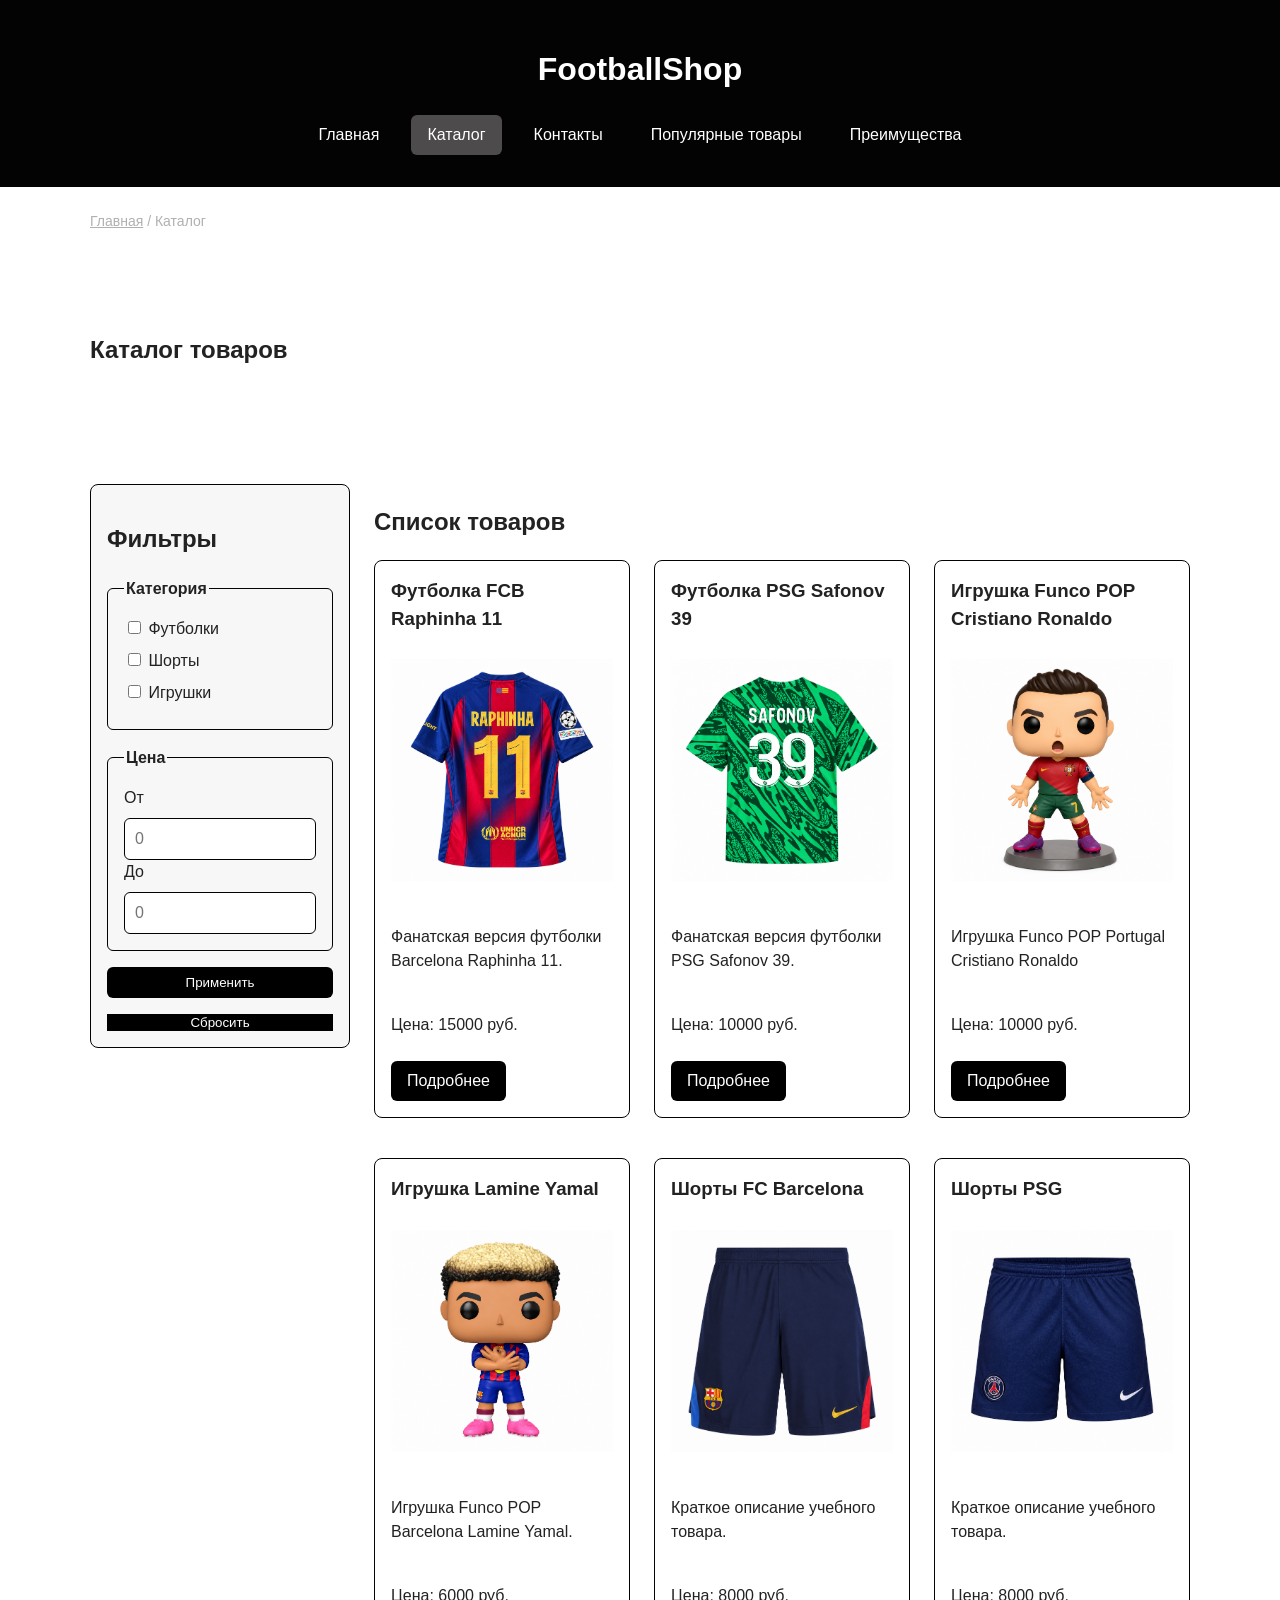
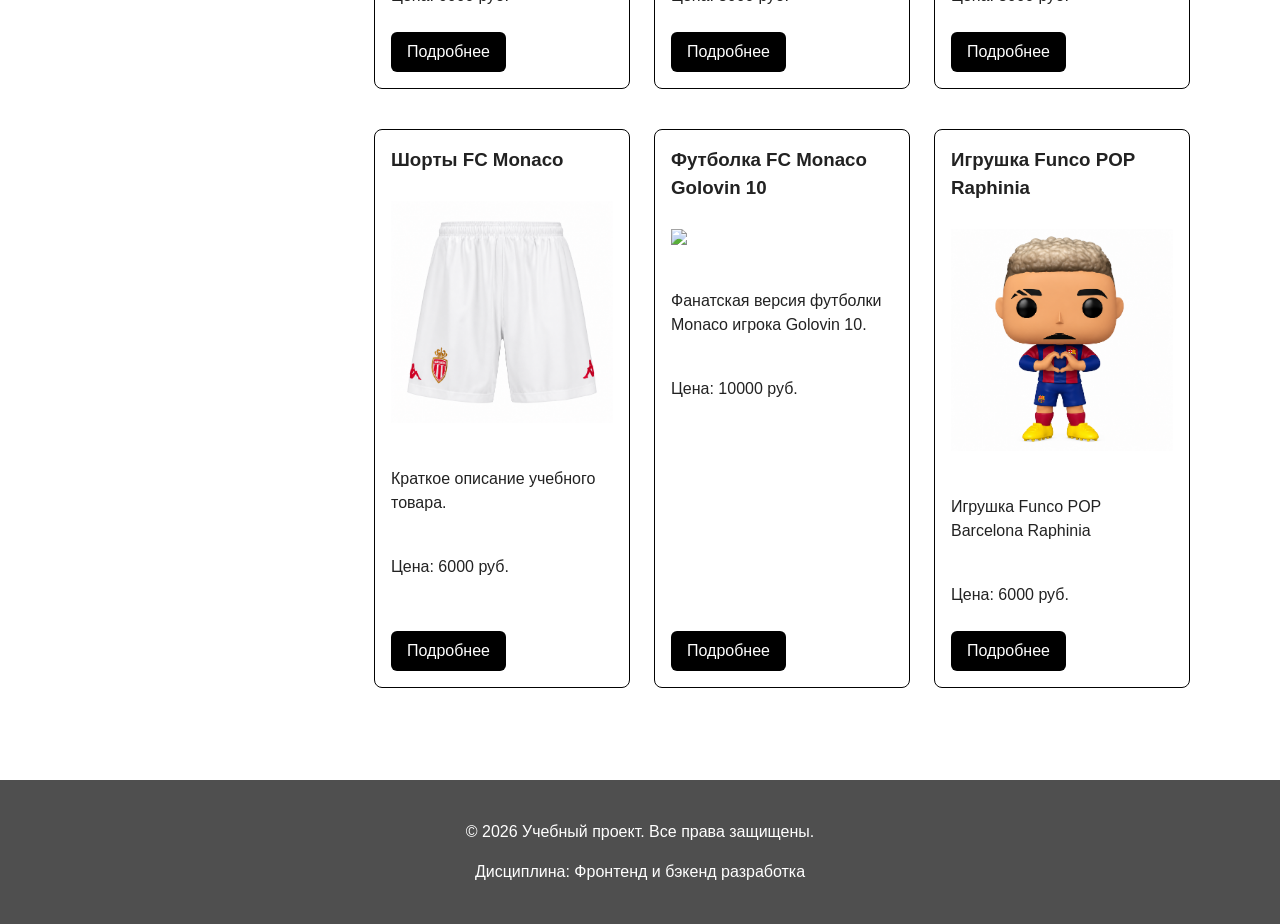
==== catalog.html @ fb9df973 "chore: preserve KR1 shop baseline" ====
<!DOCTYPE html>
<html lang="ru">
    <head>
        <meta charset="UTF-8">
        <meta name="viewport" content="width=device-width, initial-scale=1.0">
        <meta name="description" content="Каталог товаров учебного интернет-магазина">
        <title>
            Каталог товаров
        </title>
        <link rel="stylesheet" href="css/style.css">
        <link rel="stylesheet" href="css/responsive.css">
        <meta property="og:type" content="website">
        <meta property="og:title" content="Учебный интернет-магазин">
        <meta property="og:description" content="Учебный frontend-проект интернет-магазина.">
        <meta property="og:image" content="https://zcryl.github.io/kr1-html-css-shop/images/preview.jpg">
        <script src="js/catalog.js" defer></script>
    </head>

    <body class="page">
        <header class="site-header">
            <div class="site-header__inner">
                <h1 class="site-header__logo" href="index.html">FootballShop</h1>

                <nav class="site-nav" aria-label="Основная навигация">
                    <ul class="site-nav__list">
                        <li class="site-nav__item"><a class="site-nav__link" href="index.html">Главная</a></li>
                        <li class="site-nav__item"><a class="site-nav__link site-nav__link--active" aria-current="page" href="catalog.html">Каталог</a></li>
                        <li class="site-nav__item"><a class="site-nav__link" href="contacts.html">Контакты</a></li>
                        <li class="site-nav__item"><a class="site-nav__link" href="index.html#popular">Популярные товары</a></li>
                        <li class="site-nav__item"><a class="site-nav__link" href="index.html#advantages">Преимущества</a></li>                    </ul>
                </nav>
            </div>
        </header>

        <main class="page__main">
            <nav class="breadcrumbs" aria-label="Хлебные крошки">
                <a class="breadcrumbs__link" href="index.html">Главная</a>
                <span class="breadcrumbs__current" aria-current="page">Каталог</span>
            </nav>

            <section class="section">
                <h1>Каталог товаров</h1>
            </section>

            <section class="catalog-layout">
                <aside class="catalog-filters">
                    <h2>Фильтры</h2>

                    <form class="filters-form" action="#" method="get">
                    <fieldset class="filters-form__group">
                        <legend class="filters-form__legend">Категория</legend>

                        <label class="filters-form__label">
                            <input type="checkbox" name="category" value="shirts">
                            Футболки
                        </label>

                        <label class="filters-form__label">
                            <input type="checkbox" name="category" value="shorts">
                            Шорты
                        </label>

                        <label class="filters-form__label">
                            <input type="checkbox" name="category" value="toys">
                            Игрушки
                        </label>
                    </fieldset>

                    <fieldset class="filters-form__group">
                        <legend class="filters-form__legend">Цена</legend>

                        <label class="filters-form__label" for="price-from">От</label>
                        <input 
                        class="filters-form__input" 
                        id="price-from" 
                        name="price-from" 
                        type="number" 
                        min="0" 
                        step="1"
                        placeholder="0">

                        <label class="filters-form__label" for="price-to">До</label>
                        <input 
                        class="filters-form__input" 
                        id="price-to" 
                        name="price-to"
                        type="number" 
                        min="0" 
                        step="1"
                        placeholder="0">
                    </fieldset>

                    <button 
                    class="button button--primary" 
                    type="submit">
                        Применить
                    </button>

                    <button 
                    class="button--secondary"
                    type="reset">
                        Сбросить
                    </button>
                    </form>
                </aside>

                <section class="catalog-layout__products">
                    <h2>Список товаров</h2>

                    <div class="products-grid">
                <article 
                class="product-card"
                data-category="shirts"
                data-price="15000"
                >
                    <h3 class="product-card__title">Футболка FCB Raphinha 11</h3>
                    <img 
                        src="images/raphinha_shirt.jpg"
                        class="card-image"/>
                    <p class="product-card__description">Фанатская версия футболки Barcelona Raphinha 11.</p>
                    <p class="product-card__price">Цена: 15000 руб.</p>
                    <a class="button button--primary product-card__button" href="index.html#popular">Подробнее</a>
                </article>

                <article 
                class="product-card"
                data-category="shirts"
                data-price="10000"
                >
                    <h3 class="product-card__title">Футболка PSG Safonov 39</h3>
                    <img 
                        src="images/safonov_shirt.webp"
                        class="card-image"/>
                    <p class="product-card__description">Фанатская версия футболки PSG Safonov 39.</p>
                    <p class="product-card__price">Цена: 10000 руб.</p>
                    <a class="button button--primary product-card__button" href="index.html#popular">Подробнее</a>
                </article>

                <article 
                class="product-card"
                data-category="toys"
                data-price="10000">
                    <h3 class="product-card__title">Игрушка Funco POP Cristiano Ronaldo</h3>
                    <img 
                        src="images/CR7_POP.jpg"
                        class="card-image"/>
                    <p class="product-card__description">Игрушка Funco POP Portugal Cristiano Ronaldo </p>
                    <p class="product-card__price">Цена: 10000 руб.</p>
                    <a class="button button--primary product-card__button" href="index.html#popular">Подробнее</a>
                </article>

                <article 
                class="product-card"
                data-category="toys"
                data-price="6000">
                    <h3 class="product-card__title">Игрушка Lamine Yamal</h3>
                    <img 
                        src="images/Lamine_POP.webp"
                        class="card-image"/>
                    <p class="product-card__description">Игрушка Funco POP Barcelona Lamine Yamal.</p>
                    <p class="product-card__price">Цена: 6000 руб.</p>
                    <a class="button button--primary product-card__button" href="index.html#popular">Подробнее</a>
                </article>

                <article
                class="product-card"
                data-category="shorts"
                data-price="8000">
                    <h3 class="product-card__title">Шорты FC Barcelona</h3>
                    <img 
                        src="images/barcelona_shorts.jpg"
                        class="card-image"/>
                    <p class="product-card__description">Краткое описание учебного товара.</p>
                    <p class="product-card__price">Цена: 8000 руб.</p>
                    <a class="button button--primary product-card__button" href="index.html#popular">Подробнее</a>
                </article>

                <article 
                class="product-card"
                data-category="shorts"
                data-price="8000">
                    <h3 class="product-card__title">Шорты PSG</h3>
                    <img 
                        src="images/PSG_shorts.jpg"
                        class="card-image"/>
                    <p class="product-card__description">Краткое описание учебного товара.</p>
                    <p class="product-card__price">Цена: 8000 руб.</p>
                    <a class="button button--primary product-card__button" href="index.html#popular">Подробнее</a>
                </article>

                <article 
                class="product-card"
                data-category="shorts"
                data-price="6000">
                    <h3 class="product-card__title">Шорты FC Monaco </h3>
                    <img 
                        src="images/monaco_shorts.jpg"
                        class="card-image"/>
                    <p class="product-card__description">Краткое описание учебного товара.</p>
                    <p class="product-card__price">Цена: 6000 руб.</p>
                    <a class="button button--primary product-card__button" href="index.html#popular">Подробнее</a>
                </article>

                <article
                class="product-card"
                data-category="shirts"
                data-price="10000">
                    <h3 class="product-card__title">Футболка FC Monaco Golovin 10</h3>
                    <img 
                        src="images/golobin_shirt.webp"
                        class="card-image"/>
                    <p class="product-card__description">Фанатская версия футболки Monaco игрока Golovin 10.</p>
                    <p class="product-card__price">Цена: 10000 руб.</p>
                    <a class="button button--primary product-card__button" href="index.html#popular">Подробнее</a>
                </article>
                <article class="product-card"
                data-category="toys"
                data-price="6000">
                    <h3 class="product-card__title">Игрушка Funco POP Raphinia</h3>
                    <img 
                        src="images/raphinha_POP.jpg"
                        class="card-image"/>
                    <p class="product-card__description">Игрушка Funco POP Barcelona Raphinia </p>
                    <p class="product-card__price">Цена: 6000 руб.</p>
                    <a class="button button--primary product-card__button" href="index.html#popular">Подробнее</a>
                </article>

                
                    </div>
                    <p class="catalog-layout__empty" role="status" hidden>
                        По выбранным фильтрам товары не найдены.
                    </p>
                </section>
            </section>
        </main>
    <footer class="site-footer">
        <p class="site-footer__text">&copy; 2026 Учебный проект. Все права защищены.</p>
        <p class="site-footer__text">Дисциплина: Фронтенд и бэкенд разработка</p>
    </footer>
    </body>
</html>
---- css/style.css ----
/* ===============================
   1. Переменные проекта
   =============================== */

:root {
  /* Основные цвета проекта */
  --color-bg: #ffffff;
  --color-text: #222222;
  --color-muted: #b2afaf;
  --color-button: black;
  --color-primary-dark: #555454;
  --color-border: #030303;
  --color-surface: #f7f7f7;
  --color-surface-accent: #eef5ff;
  --color-danger: #b00020;
  --color-success: #168a2f;
  --color-success-bg: #eefaf0;
  --color-white: #ffffff;
  --color-header-button: #4d4b4b;
  --color-footer: #4f4f4f;
  --color-footer-text: #ffffff;

  /* Отступы */
  --space-xss: 2px;
  --space-xs: 4px;
  --space-sm: 8px;
  --space-md: 16px;
  --space-lg: 24px;
  --space-xl: 32px;

  /* Скругления */
  --radius-sm: 6px;
  --radius-md: 8px;
  --radius-lg: 12px;

  /* Размеры */
  --container-width: 1100px;
}

/* ===============================
   2. Базовые стили
   =============================== */

* {
  box-sizing: border-box;
}


.page {
  margin: 0;
  font-family: Arial, sans-serif;
  line-height: 1.5;
  color: var(--color-text);
  background-color: var(--color-bg);
  display: flex;
  flex-direction: column;
  min-height: 100vh;
}

.site-header,
.page__main,
.site-footer {
  padding: var(--space-lg);
}

.page__main{
  flex: 1;
}

.site-header {
  background-color: var(--color-border);

}

.site-footer {
  background-color: var(--color-footer);
  color: var(--color-footer-text);
  margin-top: 20px;
  text-align: center;
}

/* ===============================
   3. Общие элементы интерфейса
   =============================== */

a {
  color: var(--color-primary);
}

a:hover {
  color: var(--color-primary-dark);
}

a:focus-visible {
  outline: 2px solid var(--color-primary);
  outline-offset: 3px;
}


.site-header__inner {
  max-width: var(--container-width);
  margin: 0 auto;
}

.site-header__logo {
  font-weight: bold;
  text-decoration: none;
  color: white;
  display: flex;
  flex-wrap: wrap; 
  justify-content: center;

}

.site-nav__list {
  display: flex;
  flex-wrap: wrap;
  justify-content: center;
  align-items: center;
  gap: var(--space-md);
  padding: 0;
  margin: var(--space-md) 0 0;
  list-style: none;
}

.site-nav__item {
  margin-bottom: var(--space-sm);
}

.site-nav__link {
  display: inline-block;
  padding: var(--space-sm) var(--space-md);
  color: white;
  text-decoration: none;
  border-radius: var(--radius-sm);

}

.site-nav__link:hover,
.site-nav__link--active {
  color: var(--color-white);
  background-color: var(--color-header-button);

}

/* ===============================
   4. Компоненты страницы
   =============================== */


.hero {
  max-width: var(--container-width);
  margin: 0 auto var(--space-xl);
  padding: var(--space-xl) var(--space-lg);
  background-color: var(--color-surface-accent);
  border-radius: var(--radius-lg);
}

.section {
  max-width: var(--container-width);
  margin: 0 auto var(--space-xl);
}


.section__title {
  margin-top: 0;
}


.product-card {
  display: flex;
  flex-direction: column;
  gap: var(--space-sm);
  margin-bottom: var(--space-md);
  padding: var(--space-md);
  border: 1px solid var(--color-border);
  border-radius: var(--radius-md);
  background-color: var(--color-bg);
}

.product-card__button {
  margin-top: auto;
  align-self: flex-start;
}


.product-card:hover {
  border-color: var(--color-primary);
}


.product-card__title {
  margin-top: 0;
}

.button {
  display: inline-block;
  padding: var(--space-sm) var(--space-md);
  text-decoration: none;
  border: none;
  border-radius: var(--radius-sm);
  cursor: pointer;
}

/* Основной и второстепенный варианты кнопки. */
.button--primary {
  color: var(--color-white);
  background-color: var(--color-button);
}

.button--primary:hover {
  color: var(--color-white);
  background-color: var(--color-primary-dark);
}

.button--secondary {
  color: var(--color-white);
  background-color: var(--color-button);
  border: 1px solid var(--color-primary);
}

.button--secondary:hover {
  color: var(--color-white);
  background-color: var(--color-primary-dark);
}

.button:focus-visible {
  outline: 2px solid var(--color-primary);
  outline-offset: 3px;
}

.button:disabled {
  opacity: 0.6;
  cursor: not-allowed;
}


/*
  Дополнительный информационный блок.
*/
.aside-info {
  max-width: var(--container-width);
  margin: 0 auto var(--space-xl);
  padding: var(--space-md);
  border-left: 4px solid var(--color-primary);
  background-color: var(--color-surface);
}

/* ===============================
   5. Форма и модальное окно
   =============================== */

/*
  Модальное окно.
  Элемент dialog сам умеет открываться поверх страницы.
*/
.order-dialog {
  width: min(100% - 32px, 560px);
  padding: var(--space-lg);
  border: none;
  border-radius: var(--radius-lg);
}

.order-dialog__title {
  margin-top: 0;
}

/* Затемнение фона за модальным окном. */
.order-dialog::backdrop {
  background-color: rgba(0, 0, 0, 0.5);
}

/*
  Поле формы.
  Каждый блок получает нижний отступ.
*/
.order-form__field {
  margin-bottom: var(--space-md);
}

/*
  Подпись поля.
*/
.order-form__label {
  display: block;
  margin-bottom: 6px;
}

/*
  Основные поля формы.
*/
.order-form__input,
.order-form__select,
.order-form__textarea {
  width: 100%;
  padding: 10px 12px;
  border: 1px solid var(--color-border);
  border-radius: var(--radius-sm);
  font: inherit;
}

/*
  Checkbox не должен занимать всю ширину.
*/
.order-form__input--checkbox {
  width: auto;
}

/*
  Подсказка под полем телефона.
*/
.order-form__hint {
  display: block;
  margin-top: var(--space-xs);
  color: var(--color-muted);
}

.order-form__input:hover,
.order-form__select:hover,
.order-form__textarea:hover {
  border-color: var(--color-primary);
}


/*
  Видимый фокус для клавиатурной навигации.
*/
.order-form__input:focus-visible,
.order-form__select:focus-visible,
.order-form__textarea:focus-visible {
  outline: var(--space-xss) solid var(--color-primary);
  outline-offset: 3px;
}

/*
  Подсветка ошибочных полей.
  Атрибут aria-invalid будет добавляться через JavaScript.
*/
.order-form__input[aria-invalid="true"],
.order-form__select[aria-invalid="true"],
.order-form__textarea[aria-invalid="true"] {
  border-color: var(--color-danger);
}

/*
  Кнопки формы.
*/
.order-form__actions {
  display: flex;
  gap: var(--space-md);
  margin-top: var(--space-lg);
}

/*
  Сообщение об успешной отправке.
*/
.success-message {
  max-width: var(--container-width);
  margin: var(--space-lg) auto;
  padding: var(--space-md);
  border-left: var(--space-xs) solid var(--color-success);
  background-color: var(--color-success-bg);
}

/* Стили для хлебных крошек */

.breadcrumbs{
  max-width: var(--container-width);
  margin: 0 auto var(--space-md);
  font-size: 14px;
  color: var(--color-muted);
}

.breadcrumbs__link {
  color: var(--color-primary);
}

.breadcrumbs__current::before {
  content: " / ";
  color: var(--color-muted);
}

/* Плавный переход к якорям */
html{
  scroll-behavior: smooth;
}

:target{
  outline: 2px dashed var(--color-primary);
  outline-offset:4px;
}

/* Добавление grid */
.products-grid{
  display: grid;
  grid-template-columns: repeat(3, 1fr);
  gap:var(--space-lg);
}

/* Организация страницы каталога через CSS Grid */
.catalog-layout {
  max-width: var(--container-width);
  margin: 0 auto var(--space-xl);
  display: grid;
  grid-template-columns: 260px 1fr;
  grid-template-areas: "filters products";
  gap: var(--space-lg);
}

.catalog-filters {
  grid-area: filters;
  padding: var(--space-md);
  border: 1px solid var(--color-border);
  border-radius: var(--radius-md);
  background-color: var(--color-surface);
  align-self: start;
}

.catalog-layout__products {
  grid-area: products;
}

/* Оформление формы фильтров */
.filters-form {
  display: grid;
  gap: var(--space-md);
}

.filters-form__group {
  margin: 0;
  padding: var(--space-md);
  border: 1px solid var(--color-border);
  border-radius: var(--radius-sm);
}

.filters-form__legend {
  font-weight: 700;
}

.filters-form__label {
  display: block;
  margin-bottom: var(--space-sm);
}

.filters-form__input {
  width: 100%;
  padding: 8px 10px;
  border: 1px solid var(--color-border);
  border-radius: var(--radius-sm);
  font: inherit;
}

.product-card[hidden]{
  display: none;
}

.catalog-layout__empty{
  color: var(--color-muted);
  margin-top: var(--space-md);
}

.card-image{
  width: 100%;
  margin-bottom: 20px;
}
---- css/responsive.css ----
/*
  Адаптивные стили для контрольной работы №3.
  Подход: Mobile First.
  Базовые стили рассчитаны на мобильный экран.
  Расширения добавляются через min-width медиазапросы.
*/
*,
*::before,
*::after {
  box-sizing: border-box;
}

html {
  scroll-behavior: smooth;
}

img,
video {
  max-width: 100%;
  height: auto;
}

body {
  overflow-x: hidden;
}

.container,
.main,
.section {
  width: min(100% - 32px, 1200px);
  margin-inline: auto;
}

.section {
  padding-block: clamp(24px, 5vw, 64px);
}
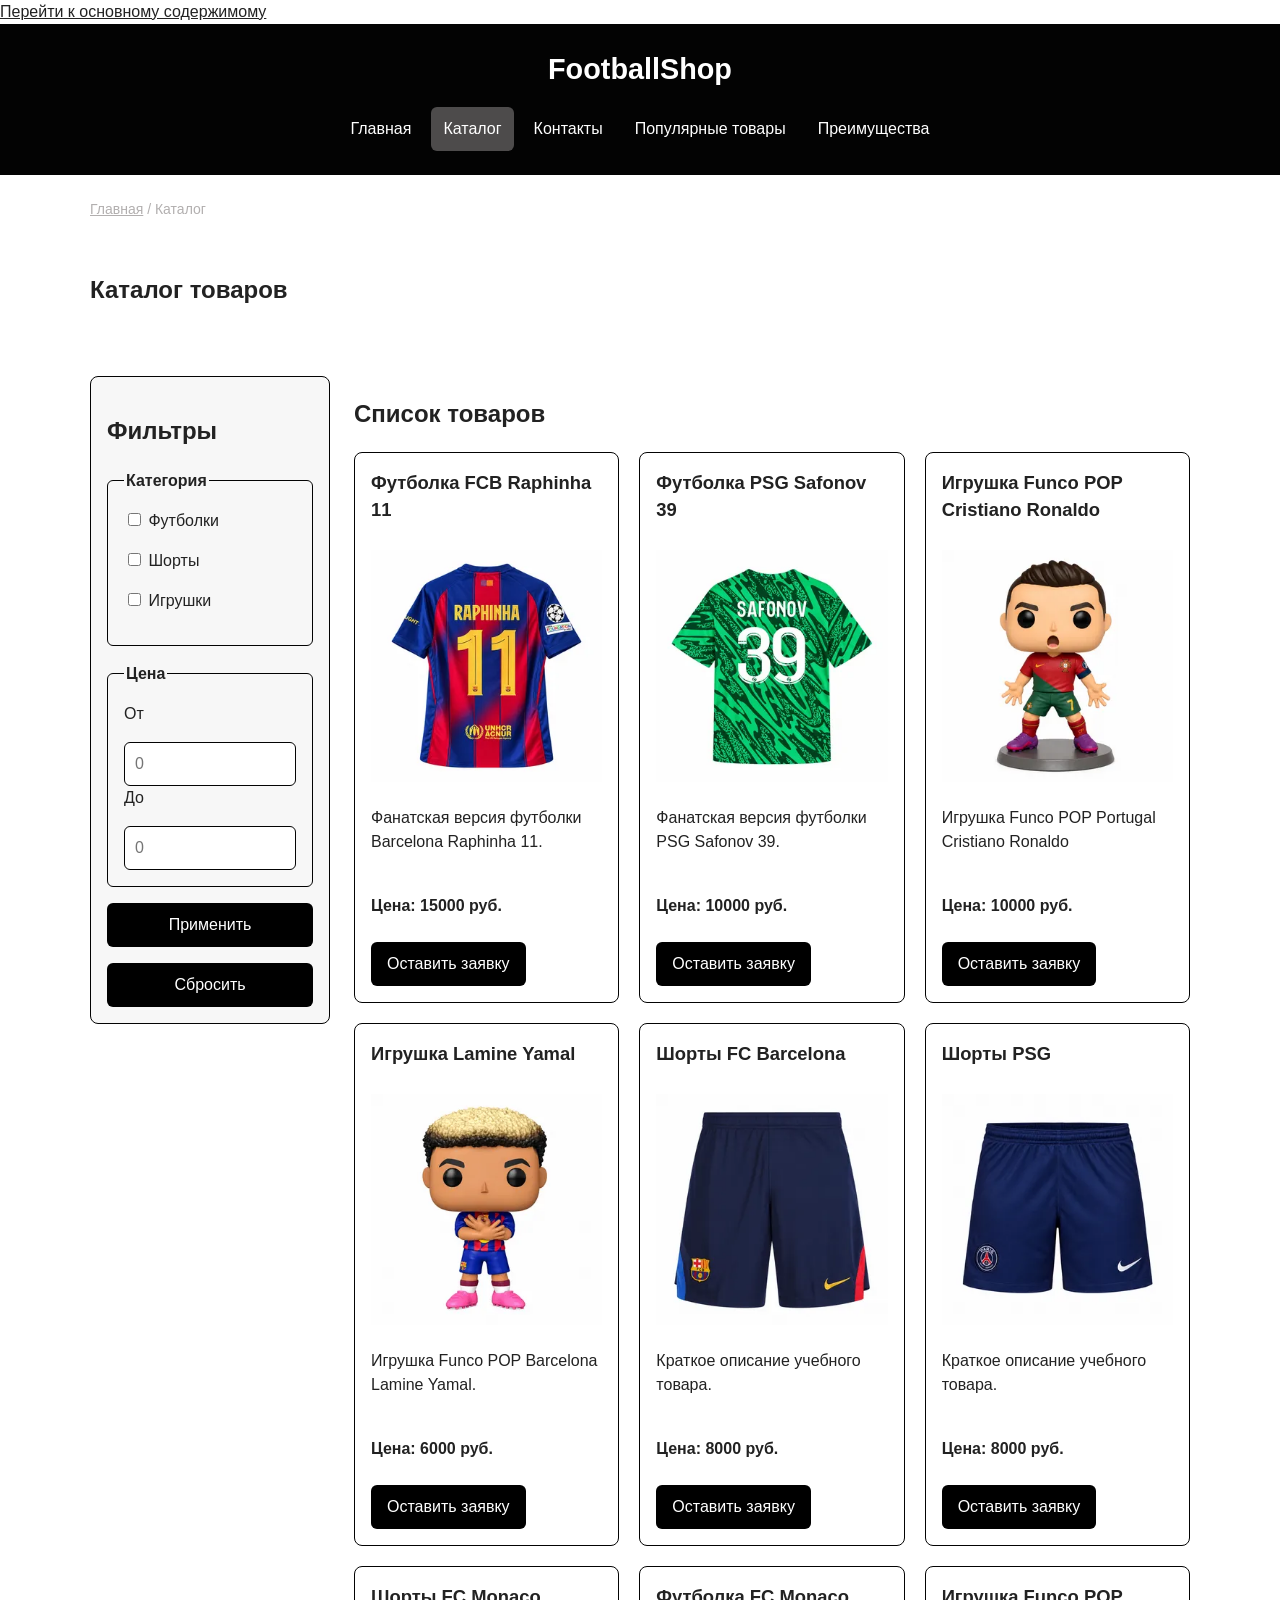
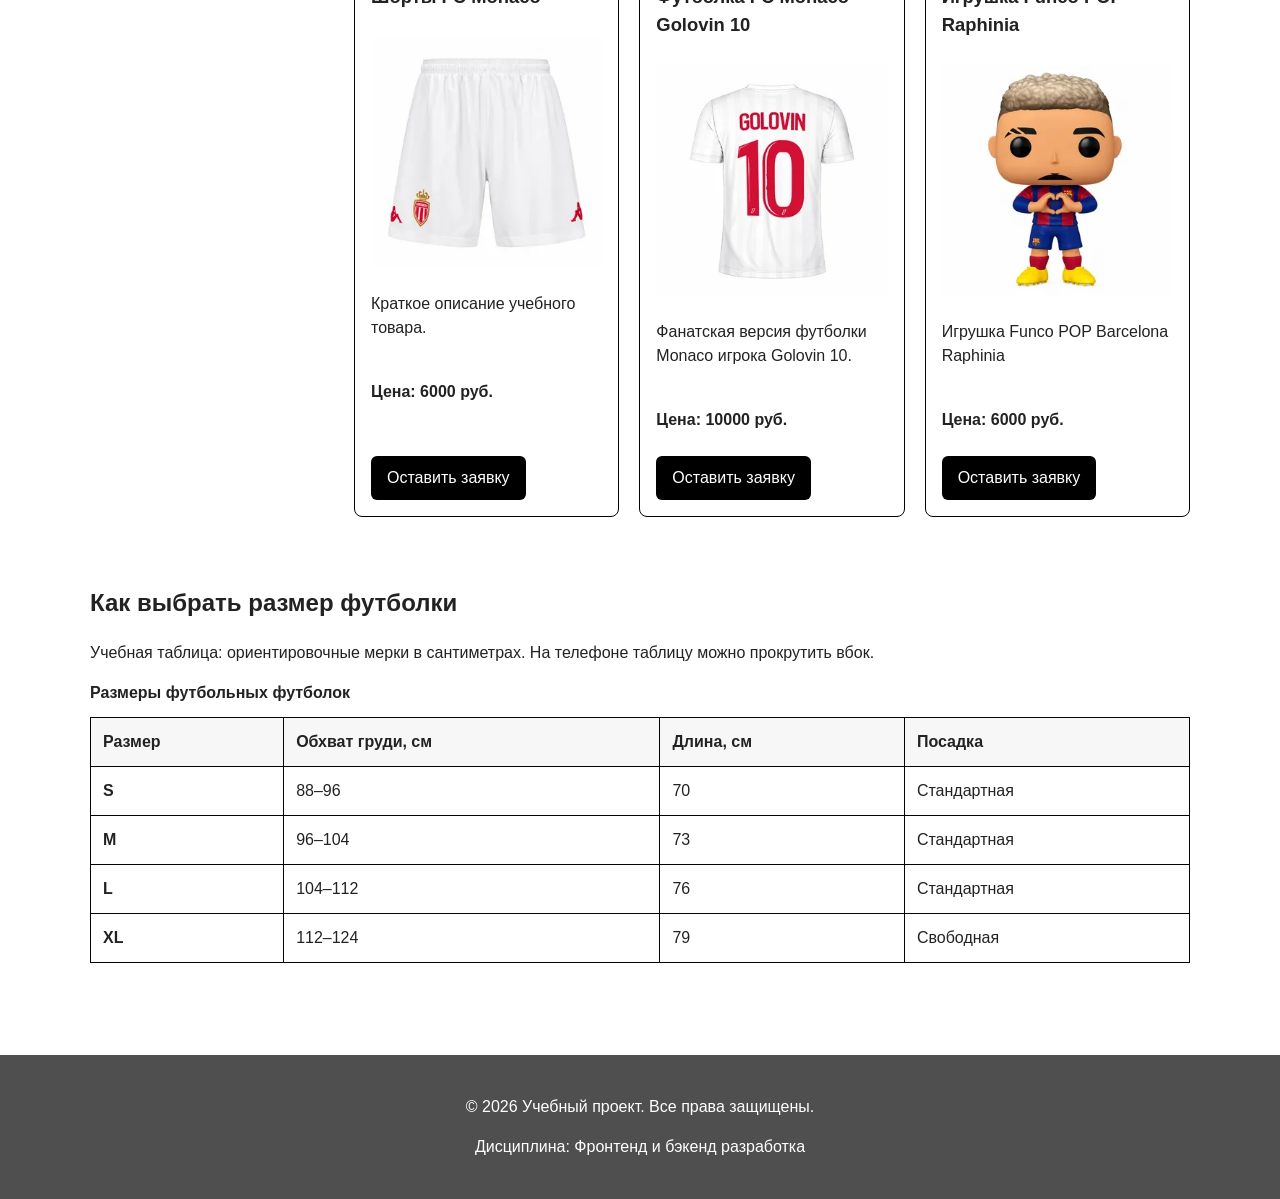
==== commit 926dd618: "feat: add responsive layout and product images" ====
--- a/catalog.html
+++ b/catalog.html
@@ -12,14 +12,15 @@
         <meta property="og:type" content="website">
         <meta property="og:title" content="Учебный интернет-магазин">
         <meta property="og:description" content="Учебный frontend-проект интернет-магазина.">
-        <meta property="og:image" content="https://zcryl.github.io/kr1-html-css-shop/images/preview.jpg">
+        <meta property="og:image" content="https://zcryl.github.io/kr3-responsive-shop/images/preview.jpg">
         <script src="js/catalog.js" defer></script>
     </head>
 
     <body class="page">
+  <a class="skip-link" href="#main">Перейти к основному содержимому</a>
         <header class="site-header">
             <div class="site-header__inner">
-                <h1 class="site-header__logo" href="index.html">FootballShop</h1>
+                <a class="site-header__logo" href="index.html">FootballShop</a>
 
                 <nav class="site-nav" aria-label="Основная навигация">
                     <ul class="site-nav__list">
@@ -32,7 +33,7 @@
             </div>
         </header>
 
-        <main class="page__main">
+        <main class="page__main" id="main" tabindex="-1">
             <nav class="breadcrumbs" aria-label="Хлебные крошки">
                 <a class="breadcrumbs__link" href="index.html">Главная</a>
                 <span class="breadcrumbs__current" aria-current="page">Каталог</span>
@@ -42,7 +43,7 @@
                 <h1>Каталог товаров</h1>
             </section>
 
-            <section class="catalog-layout">
+            <div class="catalog-layout">
                 <aside class="catalog-filters">
                     <h2>Фильтры</h2>
 
@@ -97,7 +98,7 @@
                     </button>
 
                     <button 
-                    class="button--secondary"
+                    class="button button--secondary"
                     type="reset">
                         Сбросить
                     </button>
@@ -114,12 +115,13 @@
                 data-price="15000"
                 >
                     <h3 class="product-card__title">Футболка FCB Raphinha 11</h3>
-                    <img 
-                        src="images/raphinha_shirt.jpg"
-                        class="card-image"/>
+                    <picture>
+            <source type="image/webp" srcset="images/responsive/raphinha_shirt-320.webp 320w, images/responsive/raphinha_shirt-640.webp 640w, images/responsive/raphinha_shirt-960.webp 960w" sizes="(min-width: 1200px) 246px, (min-width: 1024px) calc((100vw - 380px) / 2), (min-width: 768px) calc((100vw - 140px) / 2), calc(100vw - 66px)">
+            <img src="images/raphinha_shirt.jpg" alt="Футболка FCB Raphinha 11" width="960" height="960" loading="lazy" class="card-image">
+          </picture>
                     <p class="product-card__description">Фанатская версия футболки Barcelona Raphinha 11.</p>
                     <p class="product-card__price">Цена: 15000 руб.</p>
-                    <a class="button button--primary product-card__button" href="index.html#popular">Подробнее</a>
+                    <a class="button button--primary product-card__button" href="index.html#request">Оставить заявку</a>
                 </article>
 
                 <article 
@@ -128,12 +130,13 @@
                 data-price="10000"
                 >
                     <h3 class="product-card__title">Футболка PSG Safonov 39</h3>
-                    <img 
-                        src="images/safonov_shirt.webp"
-                        class="card-image"/>
+                    <picture>
+            <source type="image/webp" srcset="images/responsive/safonov_shirt-320.webp 320w, images/responsive/safonov_shirt-640.webp 640w, images/responsive/safonov_shirt-960.webp 960w" sizes="(min-width: 1200px) 246px, (min-width: 1024px) calc((100vw - 380px) / 2), (min-width: 768px) calc((100vw - 140px) / 2), calc(100vw - 66px)">
+            <img src="images/safonov_shirt.webp" alt="Футболка PSG Safonov 39" width="960" height="960" loading="lazy" class="card-image">
+          </picture>
                     <p class="product-card__description">Фанатская версия футболки PSG Safonov 39.</p>
                     <p class="product-card__price">Цена: 10000 руб.</p>
-                    <a class="button button--primary product-card__button" href="index.html#popular">Подробнее</a>
+                    <a class="button button--primary product-card__button" href="index.html#request">Оставить заявку</a>
                 </article>
 
                 <article 
@@ -141,12 +144,13 @@
                 data-category="toys"
                 data-price="10000">
                     <h3 class="product-card__title">Игрушка Funco POP Cristiano Ronaldo</h3>
-                    <img 
-                        src="images/CR7_POP.jpg"
-                        class="card-image"/>
+                    <picture>
+            <source type="image/webp" srcset="images/responsive/CR7_POP-320.webp 320w, images/responsive/CR7_POP-640.webp 640w, images/responsive/CR7_POP-960.webp 960w" sizes="(min-width: 1200px) 246px, (min-width: 1024px) calc((100vw - 380px) / 2), (min-width: 768px) calc((100vw - 140px) / 2), calc(100vw - 66px)">
+            <img src="images/CR7_POP.jpg" alt="Игрушка Funco POP Cristiano Ronaldo" width="960" height="960" loading="lazy" class="card-image">
+          </picture>
                     <p class="product-card__description">Игрушка Funco POP Portugal Cristiano Ronaldo </p>
                     <p class="product-card__price">Цена: 10000 руб.</p>
-                    <a class="button button--primary product-card__button" href="index.html#popular">Подробнее</a>
+                    <a class="button button--primary product-card__button" href="index.html#request">Оставить заявку</a>
                 </article>
 
                 <article 
@@ -154,12 +158,13 @@
                 data-category="toys"
                 data-price="6000">
                     <h3 class="product-card__title">Игрушка Lamine Yamal</h3>
-                    <img 
-                        src="images/Lamine_POP.webp"
-                        class="card-image"/>
+                    <picture>
+            <source type="image/webp" srcset="images/responsive/Lamine_POP-320.webp 320w, images/responsive/Lamine_POP-640.webp 640w, images/responsive/Lamine_POP-960.webp 960w" sizes="(min-width: 1200px) 246px, (min-width: 1024px) calc((100vw - 380px) / 2), (min-width: 768px) calc((100vw - 140px) / 2), calc(100vw - 66px)">
+            <img src="images/Lamine_POP.webp" alt="Игрушка Lamine Yamal" width="960" height="960" loading="lazy" class="card-image">
+          </picture>
                     <p class="product-card__description">Игрушка Funco POP Barcelona Lamine Yamal.</p>
                     <p class="product-card__price">Цена: 6000 руб.</p>
-                    <a class="button button--primary product-card__button" href="index.html#popular">Подробнее</a>
+                    <a class="button button--primary product-card__button" href="index.html#request">Оставить заявку</a>
                 </article>
 
                 <article
@@ -167,12 +172,13 @@
                 data-category="shorts"
                 data-price="8000">
                     <h3 class="product-card__title">Шорты FC Barcelona</h3>
-                    <img 
-                        src="images/barcelona_shorts.jpg"
-                        class="card-image"/>
+                    <picture>
+            <source type="image/webp" srcset="images/responsive/barcelona_shorts-320.webp 320w, images/responsive/barcelona_shorts-640.webp 640w, images/responsive/barcelona_shorts-960.webp 960w" sizes="(min-width: 1200px) 246px, (min-width: 1024px) calc((100vw - 380px) / 2), (min-width: 768px) calc((100vw - 140px) / 2), calc(100vw - 66px)">
+            <img src="images/barcelona_shorts.jpg" alt="Шорты FC Barcelona" width="960" height="960" loading="lazy" class="card-image">
+          </picture>
                     <p class="product-card__description">Краткое описание учебного товара.</p>
                     <p class="product-card__price">Цена: 8000 руб.</p>
-                    <a class="button button--primary product-card__button" href="index.html#popular">Подробнее</a>
+                    <a class="button button--primary product-card__button" href="index.html#request">Оставить заявку</a>
                 </article>
 
                 <article 
@@ -180,12 +186,13 @@
                 data-category="shorts"
                 data-price="8000">
                     <h3 class="product-card__title">Шорты PSG</h3>
-                    <img 
-                        src="images/PSG_shorts.jpg"
-                        class="card-image"/>
+                    <picture>
+            <source type="image/webp" srcset="images/responsive/PSG_shorts-320.webp 320w, images/responsive/PSG_shorts-640.webp 640w, images/responsive/PSG_shorts-960.webp 960w" sizes="(min-width: 1200px) 246px, (min-width: 1024px) calc((100vw - 380px) / 2), (min-width: 768px) calc((100vw - 140px) / 2), calc(100vw - 66px)">
+            <img src="images/PSG_shorts.jpg" alt="Шорты PSG" width="960" height="960" loading="lazy" class="card-image">
+          </picture>
                     <p class="product-card__description">Краткое описание учебного товара.</p>
                     <p class="product-card__price">Цена: 8000 руб.</p>
-                    <a class="button button--primary product-card__button" href="index.html#popular">Подробнее</a>
+                    <a class="button button--primary product-card__button" href="index.html#request">Оставить заявку</a>
                 </article>
 
                 <article 
@@ -193,12 +200,13 @@
                 data-category="shorts"
                 data-price="6000">
                     <h3 class="product-card__title">Шорты FC Monaco </h3>
-                    <img 
-                        src="images/monaco_shorts.jpg"
-                        class="card-image"/>
+                    <picture>
+            <source type="image/webp" srcset="images/responsive/monaco_shorts-320.webp 320w, images/responsive/monaco_shorts-640.webp 640w, images/responsive/monaco_shorts-960.webp 960w" sizes="(min-width: 1200px) 246px, (min-width: 1024px) calc((100vw - 380px) / 2), (min-width: 768px) calc((100vw - 140px) / 2), calc(100vw - 66px)">
+            <img src="images/monaco_shorts.jpg" alt="Шорты FC Monaco" width="960" height="960" loading="lazy" class="card-image">
+          </picture>
                     <p class="product-card__description">Краткое описание учебного товара.</p>
                     <p class="product-card__price">Цена: 6000 руб.</p>
-                    <a class="button button--primary product-card__button" href="index.html#popular">Подробнее</a>
+                    <a class="button button--primary product-card__button" href="index.html#request">Оставить заявку</a>
                 </article>
 
                 <article
@@ -206,23 +214,25 @@
                 data-category="shirts"
                 data-price="10000">
                     <h3 class="product-card__title">Футболка FC Monaco Golovin 10</h3>
-                    <img 
-                        src="images/golobin_shirt.webp"
-                        class="card-image"/>
+                    <picture>
+            <source type="image/webp" srcset="images/responsive/golobin_shirt-320.webp 320w, images/responsive/golobin_shirt-640.webp 640w, images/responsive/golobin_shirt-960.webp 960w" sizes="(min-width: 1200px) 246px, (min-width: 1024px) calc((100vw - 380px) / 2), (min-width: 768px) calc((100vw - 140px) / 2), calc(100vw - 66px)">
+            <img src="images/golobin_shirt.webp" alt="Футболка FC Monaco Golovin 10" width="960" height="960" loading="lazy" class="card-image">
+          </picture>
                     <p class="product-card__description">Фанатская версия футболки Monaco игрока Golovin 10.</p>
                     <p class="product-card__price">Цена: 10000 руб.</p>
-                    <a class="button button--primary product-card__button" href="index.html#popular">Подробнее</a>
+                    <a class="button button--primary product-card__button" href="index.html#request">Оставить заявку</a>
                 </article>
                 <article class="product-card"
                 data-category="toys"
                 data-price="6000">
                     <h3 class="product-card__title">Игрушка Funco POP Raphinia</h3>
-                    <img 
-                        src="images/raphinha_POP.jpg"
-                        class="card-image"/>
+                    <picture>
+            <source type="image/webp" srcset="images/responsive/raphinha_POP-320.webp 320w, images/responsive/raphinha_POP-640.webp 640w, images/responsive/raphinha_POP-960.webp 960w" sizes="(min-width: 1200px) 246px, (min-width: 1024px) calc((100vw - 380px) / 2), (min-width: 768px) calc((100vw - 140px) / 2), calc(100vw - 66px)">
+            <img src="images/raphinha_POP.jpg" alt="Игрушка Funco POP Raphinia" width="960" height="960" loading="lazy" class="card-image">
+          </picture>
                     <p class="product-card__description">Игрушка Funco POP Barcelona Raphinia </p>
                     <p class="product-card__price">Цена: 6000 руб.</p>
-                    <a class="button button--primary product-card__button" href="index.html#popular">Подробнее</a>
+                    <a class="button button--primary product-card__button" href="index.html#request">Оставить заявку</a>
                 </article>
 
                 
@@ -231,7 +241,24 @@
                         По выбранным фильтрам товары не найдены.
                     </p>
                 </section>
-            </section>
+            </div>
+        
+    <section class="section" aria-labelledby="sizes-title">
+      <h2 id="sizes-title">Как выбрать размер футболки</h2>
+      <p id="sizes-hint">Учебная таблица: ориентировочные мерки в сантиметрах. На телефоне таблицу можно прокрутить вбок.</p>
+      <div class="table-wrapper" role="region" aria-labelledby="sizes-title" aria-describedby="sizes-hint" tabindex="0">
+        <table class="product-table">
+          <caption>Размеры футбольных футболок</caption>
+          <thead><tr><th scope="col">Размер</th><th scope="col">Обхват груди, см</th><th scope="col">Длина, см</th><th scope="col">Посадка</th></tr></thead>
+          <tbody>
+            <tr><th scope="row">S</th><td>88–96</td><td>70</td><td>Стандартная</td></tr>
+            <tr><th scope="row">M</th><td>96–104</td><td>73</td><td>Стандартная</td></tr>
+            <tr><th scope="row">L</th><td>104–112</td><td>76</td><td>Стандартная</td></tr>
+            <tr><th scope="row">XL</th><td>112–124</td><td>79</td><td>Свободная</td></tr>
+          </tbody>
+        </table>
+      </div>
+    </section>
         </main>
     <footer class="site-footer">
         <p class="site-footer__text">&copy; 2026 Учебный проект. Все права защищены.</p>
--- a/css/responsive.css
+++ b/css/responsive.css
@@ -1,37 +1,61 @@
-/*
-  Адаптивные стили для контрольной работы №3.
-  Подход: Mobile First.
-  Базовые стили рассчитаны на мобильный экран.
-  Расширения добавляются через min-width медиазапросы.
-*/
-*,
-*::before,
-*::after {
-  box-sizing: border-box;
+/* КР3: Mobile First. База — телефон, расширения — min-width. */
+*, *::before, *::after { box-sizing: border-box; }
+img, video { max-width: 100%; height: auto; }
+/* Исправляем размеры блоков, не скрывая переполнение страницы. */
+.site-header, .page__main, .site-footer { padding: 16px; }
+.site-header__inner, .section, .hero, .catalog-layout, .breadcrumbs { width: 100%; max-width: var(--container-width); margin-inline: auto; }
+.site-header__logo { margin: 0; font-size: 1.8rem; }
+.site-nav__list { display: grid; grid-template-columns: repeat(2, minmax(0, 1fr)); gap: 8px; }
+.site-nav__item { margin: 0; }
+.site-nav__link { display: flex; align-items: center; height: 100%; min-height: 44px; padding: 10px 12px; }
+.hero { padding: clamp(20px, 5vw, 48px); }
+.hero h1 { font-size: clamp(1.8rem, 5vw, 2.8rem); line-height: 1.2; margin-top: 0; }
+.hero__actions { display: flex; flex-wrap: wrap; gap: 12px; }
+.section { padding-block: 16px; }
+.products-grid { grid-template-columns: minmax(0, 1fr); gap: 20px; }
+.product-card { min-width: 0; margin: 0; }
+.product-card picture { display: block; }
+.card-image { display: block; width: 100%; aspect-ratio: 1; object-fit: contain; margin: 0; }
+.product-card__title { font-size: 1.15rem; }
+.product-card__price { font-weight: 700; }
+.advantages-list { display: grid; gap: 12px; padding-left: 24px; }
+.catalog-layout { grid-template-columns: minmax(0, 1fr); grid-template-areas: "filters" "products"; }
+.catalog-layout__products, .catalog-filters, .filters-form__group { min-width: 0; }
+.filters-form__label { min-height: 32px; }
+.filters-form__input { min-height: 44px; }
+.button { min-height: 44px; padding: 10px 16px; font: inherit; text-align: center; }
+/* Горизонтальная прокрутка разрешена только внутри таблицы. */
+.table-wrapper { max-width: 100%; overflow-x: auto; }
+.product-table { width: 100%; min-width: 640px; border-collapse: collapse; }
+.product-table caption { text-align: left; font-weight: 700; margin-bottom: 12px; }
+.product-table th, .product-table td { padding: 12px; border: 1px solid var(--color-border); text-align: left; }
+.product-table thead { background: var(--color-surface); }
+.order-dialog { max-height: calc(100dvh - 32px); overflow-y: auto; padding: 20px; }
+.order-form { display: grid; grid-template-columns: minmax(0, 1fr); gap: 16px; }
+.order-form__field { min-width: 0; margin: 0; }
+.order-form__input, .order-form__select, .order-form__textarea { min-height: 44px; }
+.order-form__input--checkbox { min-height: auto; width: 20px; height: 20px; vertical-align: middle; }
+.order-form__actions { flex-direction: column; margin: 0; gap: 12px; }
+.order-form__field--wide, .order-form__field--checkbox, .order-form__actions { grid-column: 1 / -1; }
+.order-form__textarea { resize: vertical; }
+.contact-list { padding-left: 24px; overflow-wrap: anywhere; }
+.success-message { width: calc(100% - 32px); }
+@media (min-width: 768px) {
+  .site-header, .page__main, .site-footer { padding: 24px; }
+  .site-nav__list { display: flex; }
+  .site-nav__link { display: inline-block; }
+  .products-grid { grid-template-columns: repeat(2, minmax(0, 1fr)); }
+  .advantages-list { grid-template-columns: repeat(3, minmax(0, 1fr)); gap: 32px; }
+  .order-dialog { width: min(100% - 48px, 680px); padding: 24px; }
+  .order-form { grid-template-columns: repeat(2, minmax(0, 1fr)); }
+  .order-form__actions { flex-direction: row; justify-content: flex-end; }
 }
-
-html {
-  scroll-behavior: smooth;
+@media (min-width: 1024px) {
+  .products-grid { grid-template-columns: repeat(3, minmax(0, 1fr)); }
+  .catalog-layout { grid-template-columns: 240px minmax(0, 1fr); grid-template-areas: "filters products"; }
+  .catalog-layout__products .products-grid { grid-template-columns: repeat(2, minmax(0, 1fr)); }
 }
-
-img,
-video {
-  max-width: 100%;
-  height: auto;
+@media (min-width: 1200px) {
+  .catalog-layout__products .products-grid { grid-template-columns: repeat(3, minmax(0, 1fr)); }
 }
-
-body {
-  overflow-x: hidden;
-}
-
-.container,
-.main,
-.section {
-  width: min(100% - 32px, 1200px);
-  margin-inline: auto;
-}
-
-.section {
-  padding-block: clamp(24px, 5vw, 64px);
-}
-
+@media (prefers-reduced-motion: reduce) { html { scroll-behavior: auto; } }
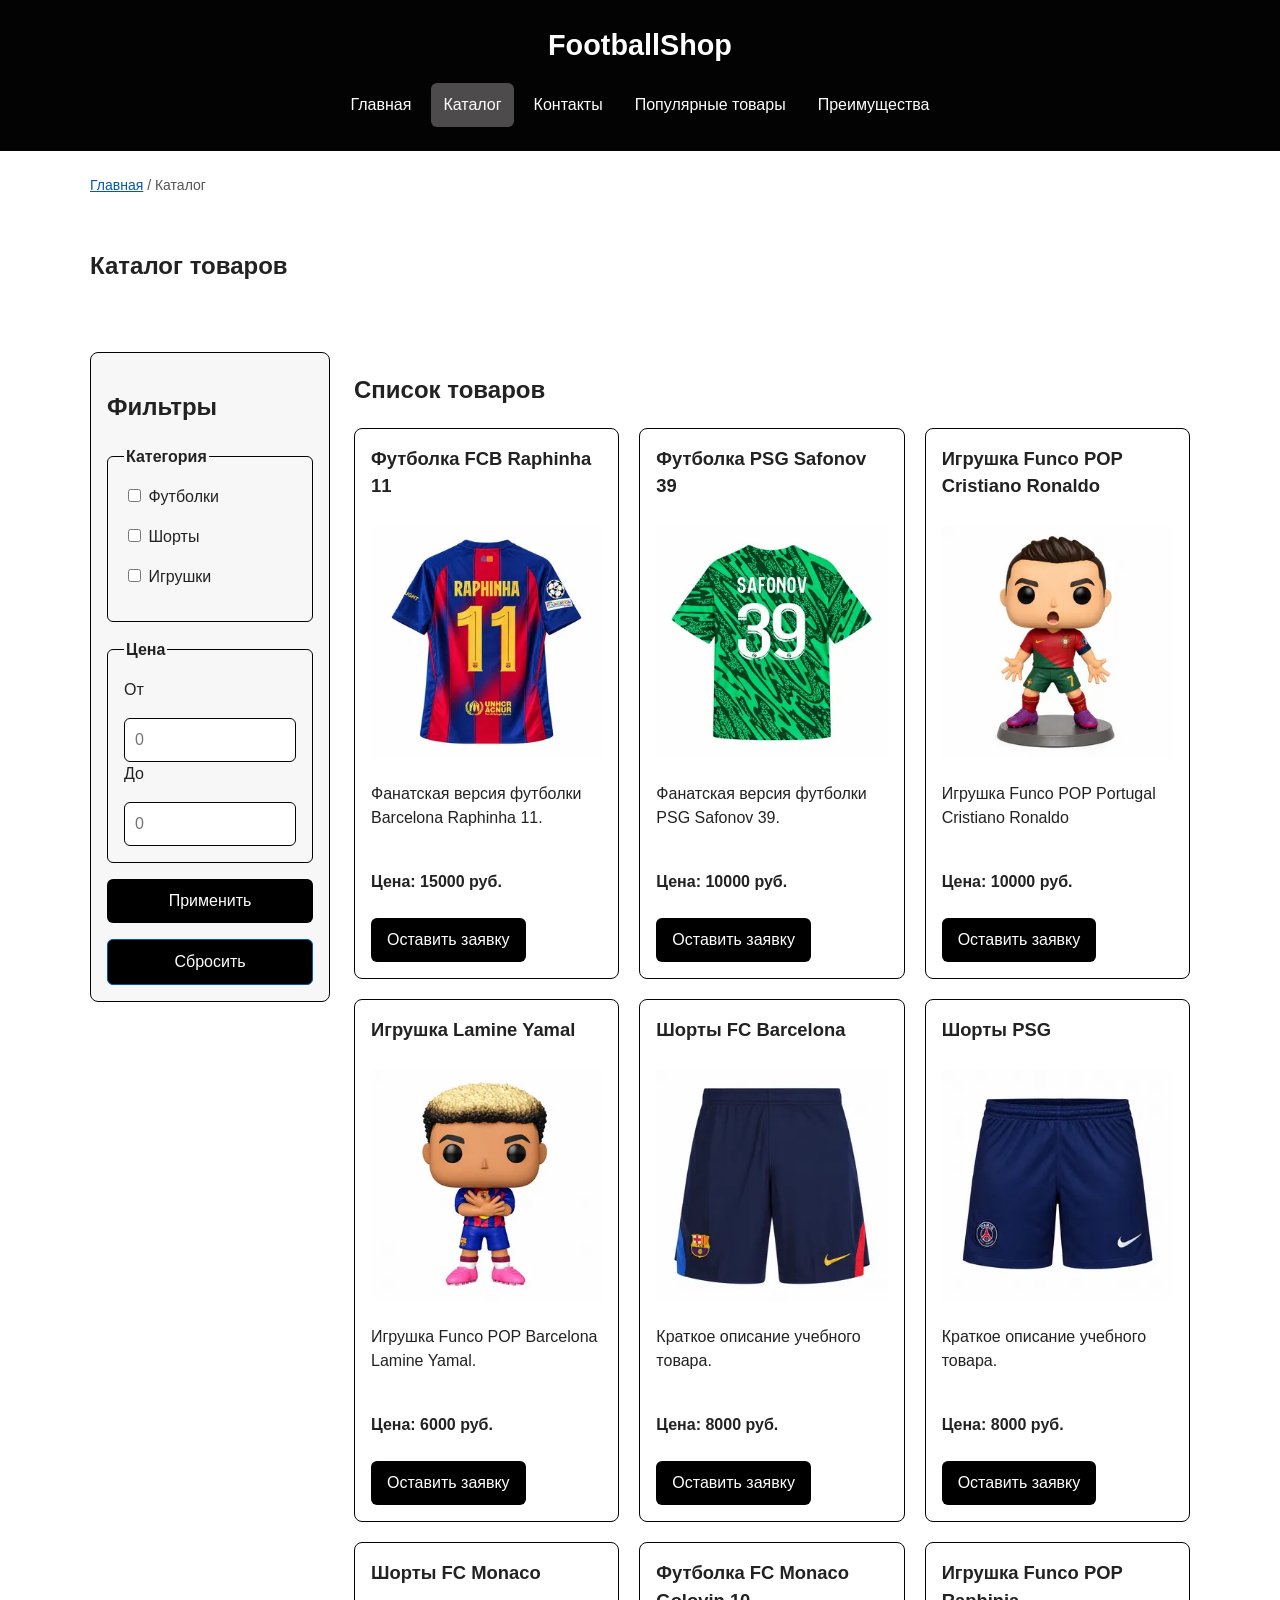
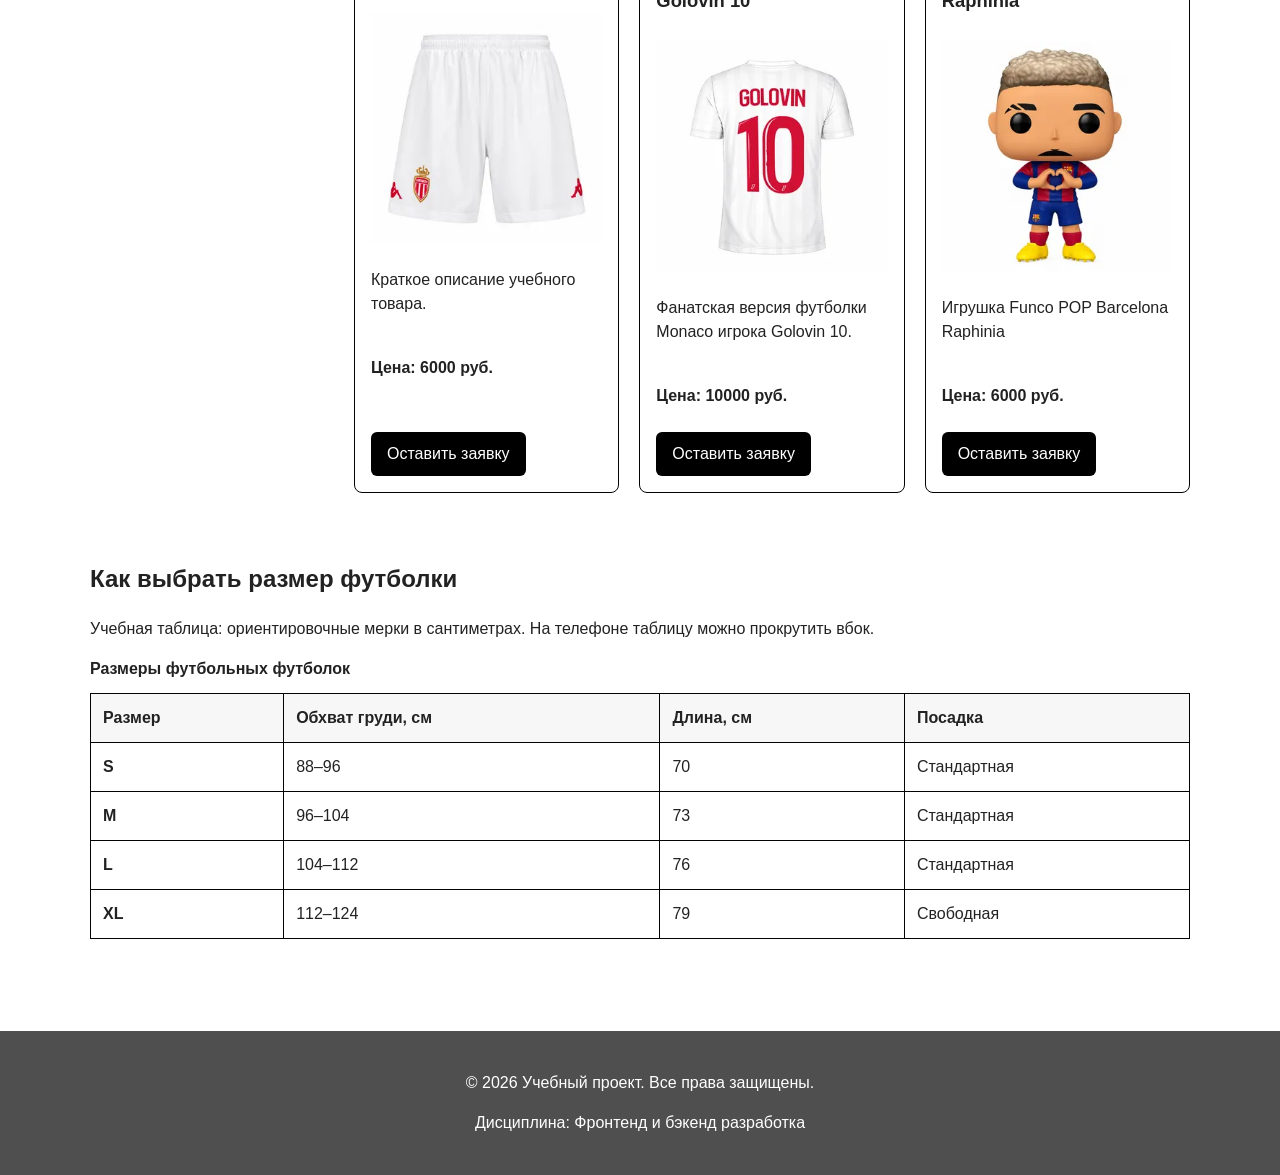
==== commit b204ab1b: "fix: improve accessibility and add Lighthouse reports" ====
--- a/catalog.html
+++ b/catalog.html
@@ -71,33 +71,33 @@
                         <legend class="filters-form__legend">Цена</legend>
 
                         <label class="filters-form__label" for="price-from">От</label>
-                        <input 
-                        class="filters-form__input" 
-                        id="price-from" 
-                        name="price-from" 
-                        type="number" 
-                        min="0" 
+                        <input
+                        class="filters-form__input"
+                        id="price-from"
+                        name="price-from"
+                        type="number"
+                        min="0"
                         step="1"
                         placeholder="0">
 
                         <label class="filters-form__label" for="price-to">До</label>
-                        <input 
-                        class="filters-form__input" 
-                        id="price-to" 
+                        <input
+                        class="filters-form__input"
+                        id="price-to"
                         name="price-to"
-                        type="number" 
-                        min="0" 
+                        type="number"
+                        min="0"
                         step="1"
                         placeholder="0">
                     </fieldset>
 
-                    <button 
-                    class="button button--primary" 
+                    <button
+                    class="button button--primary"
                     type="submit">
                         Применить
                     </button>
 
-                    <button 
+                    <button
                     class="button button--secondary"
                     type="reset">
                         Сбросить
@@ -109,7 +109,7 @@
                     <h2>Список товаров</h2>
 
                     <div class="products-grid">
-                <article 
+                <article
                 class="product-card"
                 data-category="shirts"
                 data-price="15000"
@@ -121,10 +121,10 @@
           </picture>
                     <p class="product-card__description">Фанатская версия футболки Barcelona Raphinha 11.</p>
                     <p class="product-card__price">Цена: 15000 руб.</p>
-                    <a class="button button--primary product-card__button" href="index.html#request">Оставить заявку</a>
-                </article>
-
-                <article 
+                    <a class="button button--primary product-card__button" href="index.html?product=%D0%A4%D1%83%D1%82%D0%B1%D0%BE%D0%BB%D0%BA%D0%B0%20FCB%20Raphinha%2011#request">Оставить заявку</a>
+                </article>
+
+                <article
                 class="product-card"
                 data-category="shirts"
                 data-price="10000"
@@ -136,10 +136,10 @@
           </picture>
                     <p class="product-card__description">Фанатская версия футболки PSG Safonov 39.</p>
                     <p class="product-card__price">Цена: 10000 руб.</p>
-                    <a class="button button--primary product-card__button" href="index.html#request">Оставить заявку</a>
-                </article>
-
-                <article 
+                    <a class="button button--primary product-card__button" href="index.html?product=%D0%A4%D1%83%D1%82%D0%B1%D0%BE%D0%BB%D0%BA%D0%B0%20PSG%20Safonov%2039#request">Оставить заявку</a>
+                </article>
+
+                <article
                 class="product-card"
                 data-category="toys"
                 data-price="10000">
@@ -150,10 +150,10 @@
           </picture>
                     <p class="product-card__description">Игрушка Funco POP Portugal Cristiano Ronaldo </p>
                     <p class="product-card__price">Цена: 10000 руб.</p>
-                    <a class="button button--primary product-card__button" href="index.html#request">Оставить заявку</a>
-                </article>
-
-                <article 
+                    <a class="button button--primary product-card__button" href="index.html?product=%D0%98%D0%B3%D1%80%D1%83%D1%88%D0%BA%D0%B0%20Funco%20POP%20Cristiano%20Ronaldo#request">Оставить заявку</a>
+                </article>
+
+                <article
                 class="product-card"
                 data-category="toys"
                 data-price="6000">
@@ -164,7 +164,7 @@
           </picture>
                     <p class="product-card__description">Игрушка Funco POP Barcelona Lamine Yamal.</p>
                     <p class="product-card__price">Цена: 6000 руб.</p>
-                    <a class="button button--primary product-card__button" href="index.html#request">Оставить заявку</a>
+                    <a class="button button--primary product-card__button" href="index.html?product=%D0%98%D0%B3%D1%80%D1%83%D1%88%D0%BA%D0%B0%20Lamine%20Yamal#request">Оставить заявку</a>
                 </article>
 
                 <article
@@ -178,10 +178,10 @@
           </picture>
                     <p class="product-card__description">Краткое описание учебного товара.</p>
                     <p class="product-card__price">Цена: 8000 руб.</p>
-                    <a class="button button--primary product-card__button" href="index.html#request">Оставить заявку</a>
-                </article>
-
-                <article 
+                    <a class="button button--primary product-card__button" href="index.html?product=%D0%A8%D0%BE%D1%80%D1%82%D1%8B%20FC%20Barcelona#request">Оставить заявку</a>
+                </article>
+
+                <article
                 class="product-card"
                 data-category="shorts"
                 data-price="8000">
@@ -192,10 +192,10 @@
           </picture>
                     <p class="product-card__description">Краткое описание учебного товара.</p>
                     <p class="product-card__price">Цена: 8000 руб.</p>
-                    <a class="button button--primary product-card__button" href="index.html#request">Оставить заявку</a>
-                </article>
-
-                <article 
+                    <a class="button button--primary product-card__button" href="index.html?product=%D0%A8%D0%BE%D1%80%D1%82%D1%8B%20PSG#request">Оставить заявку</a>
+                </article>
+
+                <article
                 class="product-card"
                 data-category="shorts"
                 data-price="6000">
@@ -206,7 +206,7 @@
           </picture>
                     <p class="product-card__description">Краткое описание учебного товара.</p>
                     <p class="product-card__price">Цена: 6000 руб.</p>
-                    <a class="button button--primary product-card__button" href="index.html#request">Оставить заявку</a>
+                    <a class="button button--primary product-card__button" href="index.html?product=%D0%A8%D0%BE%D1%80%D1%82%D1%8B%20FC%20Monaco#request">Оставить заявку</a>
                 </article>
 
                 <article
@@ -220,7 +220,7 @@
           </picture>
                     <p class="product-card__description">Фанатская версия футболки Monaco игрока Golovin 10.</p>
                     <p class="product-card__price">Цена: 10000 руб.</p>
-                    <a class="button button--primary product-card__button" href="index.html#request">Оставить заявку</a>
+                    <a class="button button--primary product-card__button" href="index.html?product=%D0%A4%D1%83%D1%82%D0%B1%D0%BE%D0%BB%D0%BA%D0%B0%20FC%20Monaco%20Golovin%2010#request">Оставить заявку</a>
                 </article>
                 <article class="product-card"
                 data-category="toys"
@@ -232,17 +232,17 @@
           </picture>
                     <p class="product-card__description">Игрушка Funco POP Barcelona Raphinia </p>
                     <p class="product-card__price">Цена: 6000 руб.</p>
-                    <a class="button button--primary product-card__button" href="index.html#request">Оставить заявку</a>
-                </article>
-
-                
+                    <a class="button button--primary product-card__button" href="index.html?product=%D0%98%D0%B3%D1%80%D1%83%D1%88%D0%BA%D0%B0%20Funco%20POP%20Raphinia#request">Оставить заявку</a>
+                </article>
+
+
                     </div>
                     <p class="catalog-layout__empty" role="status" hidden>
                         По выбранным фильтрам товары не найдены.
                     </p>
                 </section>
             </div>
-        
+
     <section class="section" aria-labelledby="sizes-title">
       <h2 id="sizes-title">Как выбрать размер футболки</h2>
       <p id="sizes-hint">Учебная таблица: ориентировочные мерки в сантиметрах. На телефоне таблицу можно прокрутить вбок.</p>
--- a/css/style.css
+++ b/css/style.css
@@ -6,7 +6,8 @@
   /* Основные цвета проекта */
   --color-bg: #ffffff;
   --color-text: #222222;
-  --color-muted: #b2afaf;
+  --color-muted: #555555;
+  --color-primary: #0057b8;
   --color-button: black;
   --color-primary-dark: #555454;
   --color-border: #030303;
@@ -45,7 +46,6 @@
   box-sizing: border-box;
 }
 
-
 .page {
   margin: 0;
   font-family: Arial, sans-serif;
@@ -96,7 +96,6 @@
   outline-offset: 3px;
 }
 
-
 .site-header__inner {
   max-width: var(--container-width);
   margin: 0 auto;
@@ -107,7 +106,7 @@
   text-decoration: none;
   color: white;
   display: flex;
-  flex-wrap: wrap; 
+  flex-wrap: wrap;
   justify-content: center;
 
 }
@@ -147,7 +146,6 @@
    4. Компоненты страницы
    =============================== */
 
-
 .hero {
   max-width: var(--container-width);
   margin: 0 auto var(--space-xl);
@@ -161,11 +159,9 @@
   margin: 0 auto var(--space-xl);
 }
 
-
 .section__title {
   margin-top: 0;
 }
-
 
 .product-card {
   display: flex;
@@ -183,11 +179,9 @@
   align-self: flex-start;
 }
 
-
 .product-card:hover {
   border-color: var(--color-primary);
 }
-
 
 .product-card__title {
   margin-top: 0;
@@ -233,7 +227,6 @@
   opacity: 0.6;
   cursor: not-allowed;
 }
-
 
 /*
   Дополнительный информационный блок.
@@ -321,7 +314,6 @@
   border-color: var(--color-primary);
 }
 
-
 /*
   Видимый фокус для клавиатурной навигации.
 */
@@ -464,3 +456,14 @@
   margin-bottom: 20px;
 }
 
+/* Доступность: видимый фокус и пропуск повторяющейся навигации. */
+:focus-visible { outline: 3px solid var(--color-primary); outline-offset: 3px; }
+.site-header :focus-visible { outline-color: #ffda60; }
+.skip-link { position: absolute; top: -120px; left: 16px; z-index: 1000; padding: 12px 16px; background: #111; color: #fff; border-radius: 6px; }
+.skip-link:focus { top: 16px; color: #fff; }
+.form-error { color: var(--color-danger); margin-block: 8px 0; }
+.form-note { color: var(--color-muted); }
+.selected-product { font-weight: 700; }
+.site-header__logo:hover { color: #fff; text-decoration: underline; }
+.order-form__field--checkbox .order-form__label { display: flex; gap: 10px; align-items: center; min-height: 44px; }
+
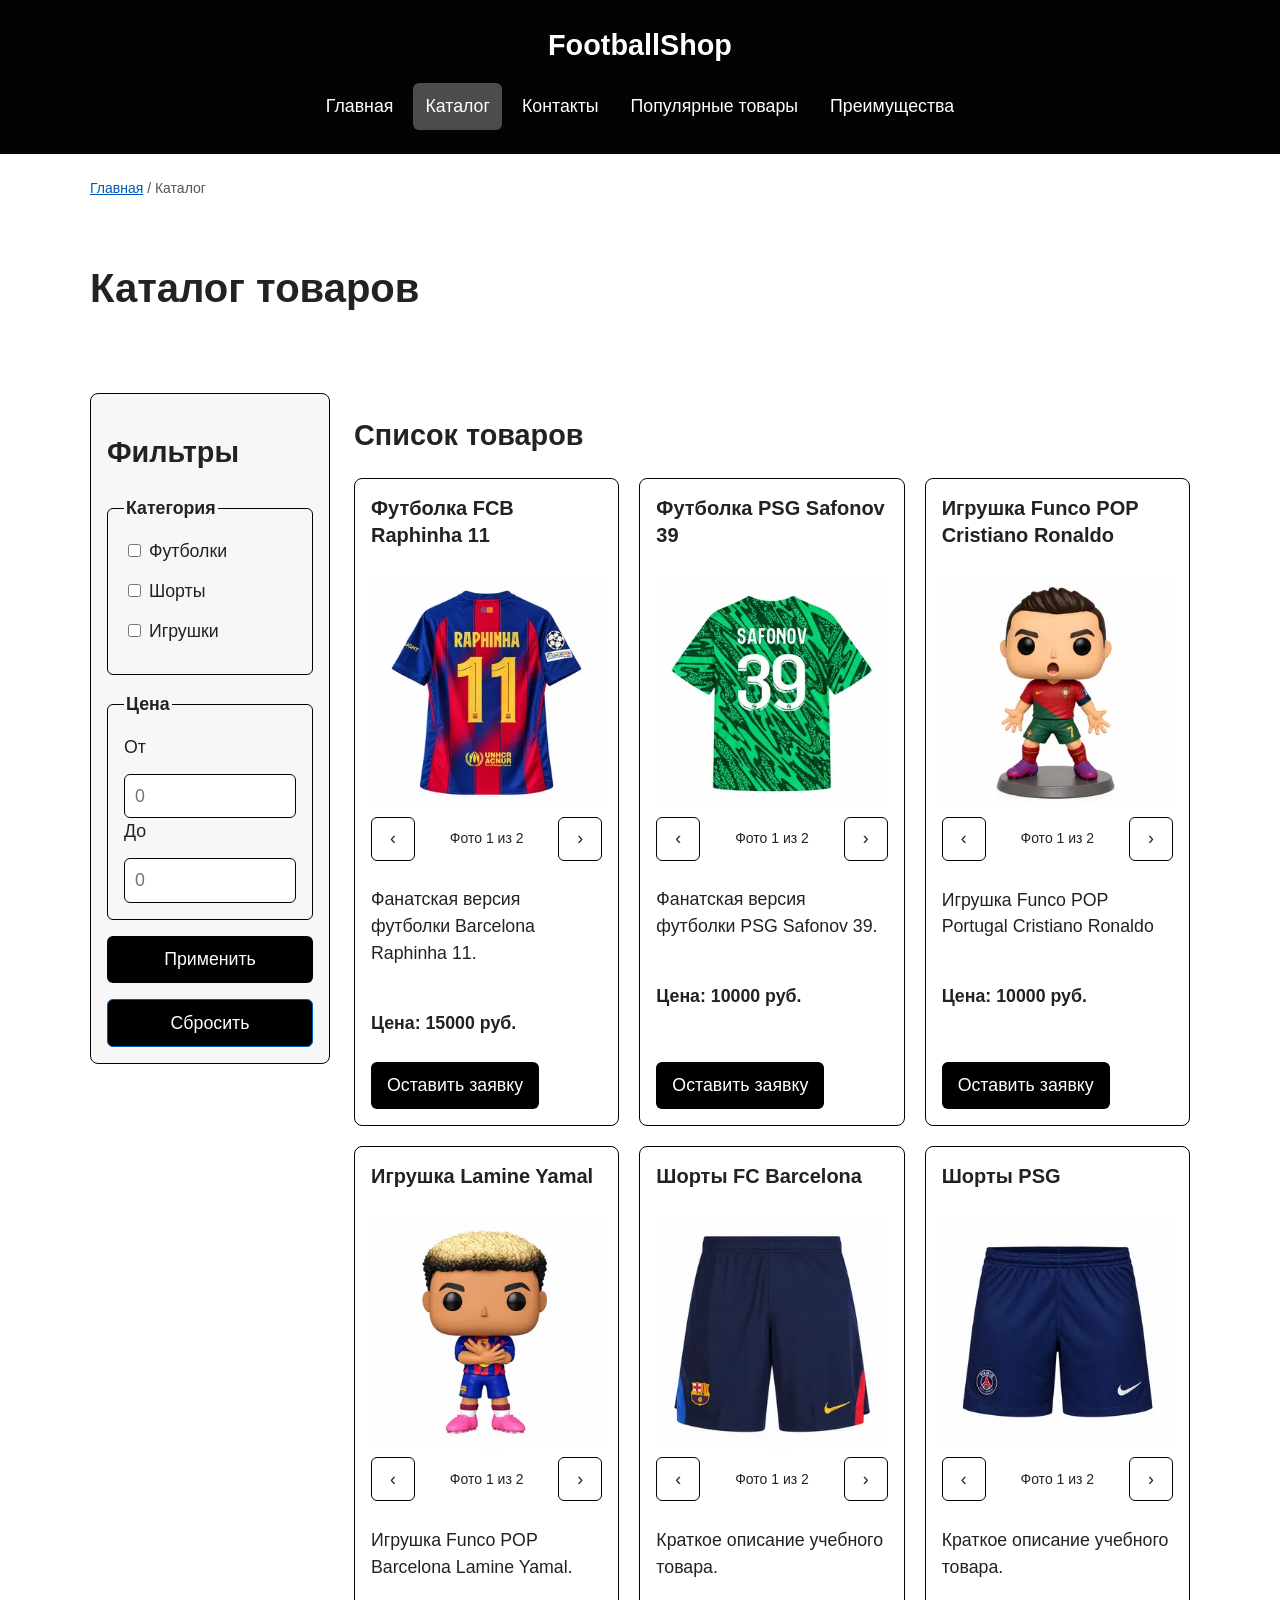
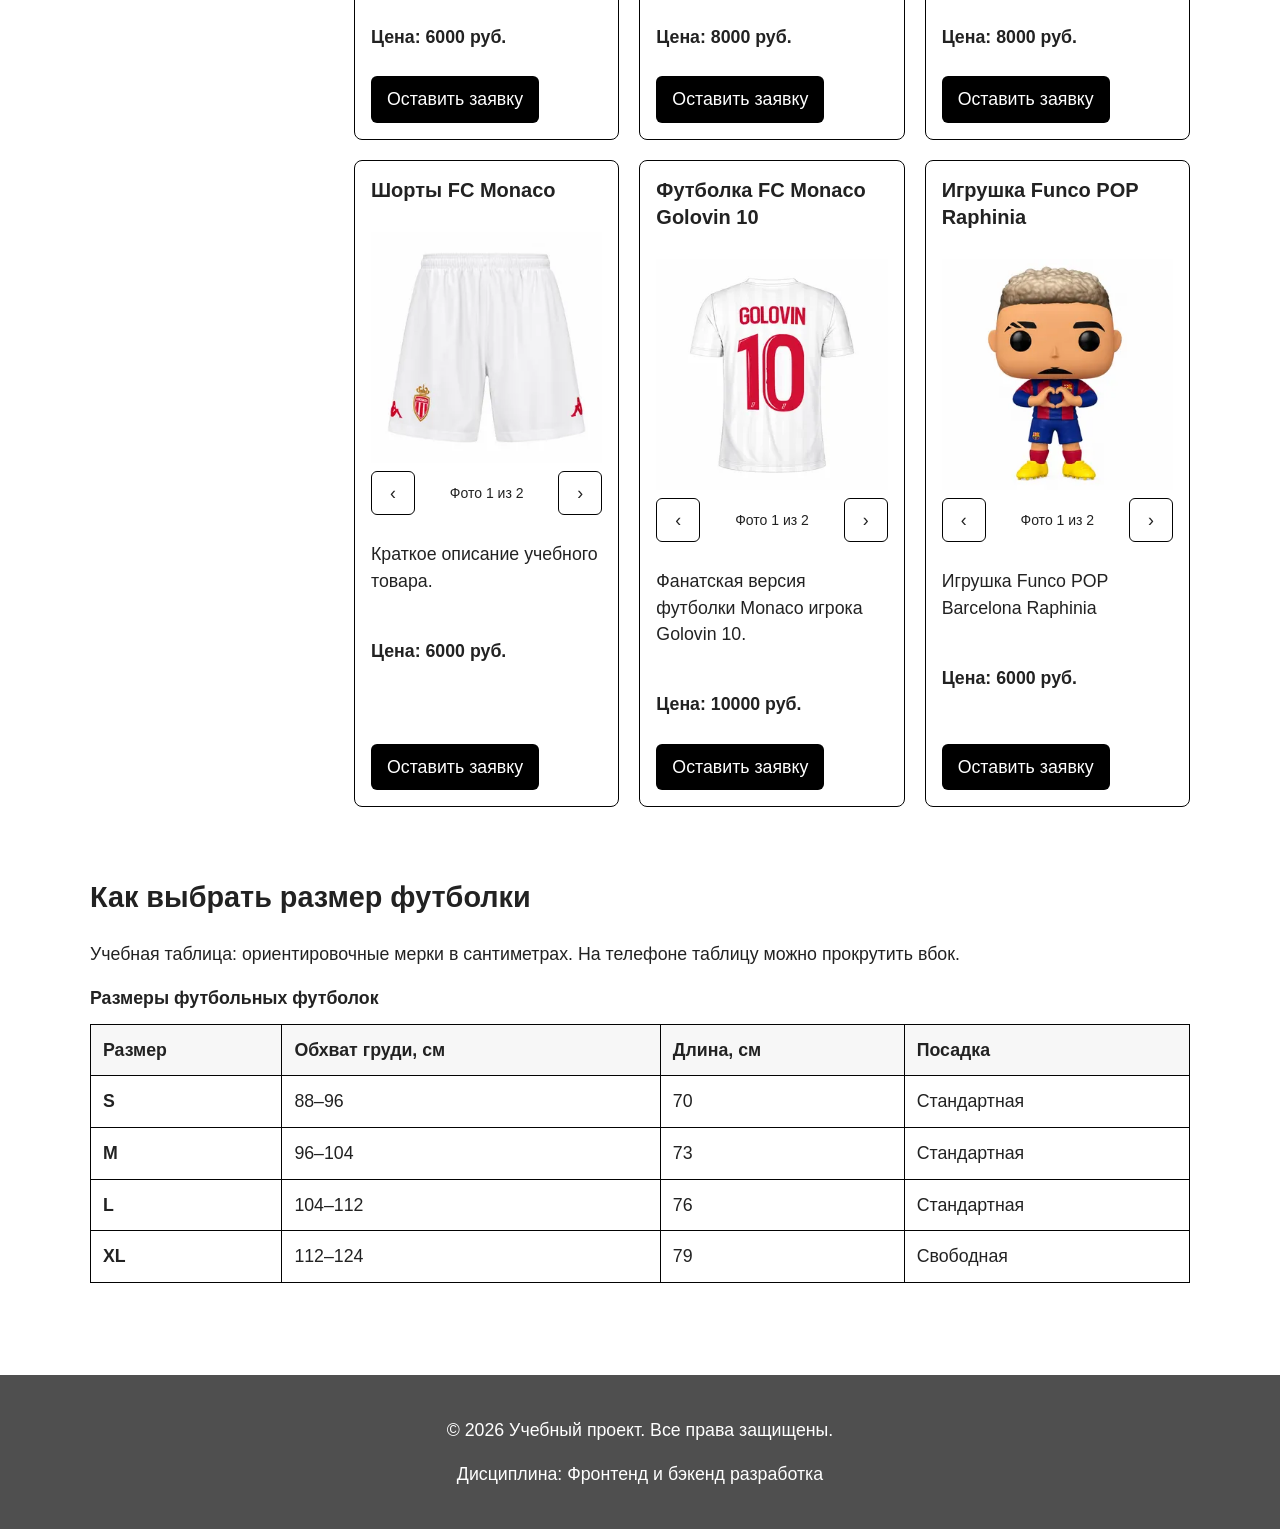
==== commit c25ddaf6: "feat: add burger menu, product carousels and fluid typography" ====
--- a/catalog.html
+++ b/catalog.html
@@ -9,6 +9,7 @@
         </title>
         <link rel="stylesheet" href="css/style.css">
         <link rel="stylesheet" href="css/responsive.css">
+  <script src="js/ui.js" defer></script>
         <meta property="og:type" content="website">
         <meta property="og:title" content="Учебный интернет-магазин">
         <meta property="og:description" content="Учебный frontend-проект интернет-магазина.">
@@ -22,7 +23,11 @@
             <div class="site-header__inner">
                 <a class="site-header__logo" href="index.html">FootballShop</a>
 
-                <nav class="site-nav" aria-label="Основная навигация">
+                <button class="menu-toggle" type="button" aria-expanded="false" aria-controls="primary-nav" hidden>
+      <span class="menu-toggle__icon" aria-hidden="true"><span></span><span></span><span></span></span>
+      <span class="menu-toggle__label">Меню</span>
+    </button>
+    <nav class="site-nav" id="primary-nav" aria-label="Основная навигация">
                     <ul class="site-nav__list">
                         <li class="site-nav__item"><a class="site-nav__link" href="index.html">Главная</a></li>
                         <li class="site-nav__item"><a class="site-nav__link site-nav__link--active" aria-current="page" href="catalog.html">Каталог</a></li>
@@ -114,11 +119,28 @@
                 data-category="shirts"
                 data-price="15000"
                 >
-                    <h3 class="product-card__title">Футболка FCB Raphinha 11</h3>
-                    <picture>
+                    <h3 class="product-card__title" id="product-title-raphinha_shirt">Футболка FCB Raphinha 11</h3>
+                    <div class="product-gallery" role="group" aria-roledescription="карусель" aria-labelledby="product-title-raphinha_shirt">
+            <div class="product-gallery__viewport">
+              <figure class="product-gallery__slide" role="group" aria-roledescription="слайд" aria-label="1 из 2">
+                <picture>
             <source type="image/webp" srcset="images/responsive/raphinha_shirt-320.webp 320w, images/responsive/raphinha_shirt-640.webp 640w, images/responsive/raphinha_shirt-960.webp 960w" sizes="(min-width: 1200px) 246px, (min-width: 1024px) calc((100vw - 380px) / 2), (min-width: 768px) calc((100vw - 140px) / 2), calc(100vw - 66px)">
             <img src="images/raphinha_shirt.jpg" alt="Футболка FCB Raphinha 11" width="960" height="960" loading="lazy" class="card-image">
           </picture>
+              </figure>
+              <figure class="product-gallery__slide" role="group" aria-roledescription="слайд" aria-label="2 из 2" hidden>
+                <picture>
+                  <source type="image/webp" srcset="images/gallery/raphinha_shirt-320.webp 320w, images/gallery/raphinha_shirt-640.webp 640w, images/gallery/raphinha_shirt-960.webp 960w" sizes="(min-width: 1200px) 246px, (min-width: 1024px) calc((100vw - 380px) / 2), (min-width: 768px) calc((100vw - 140px) / 2), calc(100vw - 66px)">
+                  <img src="images/gallery/raphinha_shirt-960.webp" alt="Футболка Barcelona Raphinha 11 в магазине клуба" width="960" height="960" loading="lazy" decoding="async" class="card-image">
+                </picture>
+              </figure>
+            </div>
+            <div class="product-gallery__controls" hidden>
+              <button class="product-gallery__button" type="button" data-gallery-direction="-1" aria-label="Предыдущее фото"><span aria-hidden="true">&#8249;</span></button>
+              <span class="product-gallery__status" aria-live="polite" aria-atomic="true">Фото 1 из 2</span>
+              <button class="product-gallery__button" type="button" data-gallery-direction="1" aria-label="Следующее фото"><span aria-hidden="true">&#8250;</span></button>
+            </div>
+          </div>
                     <p class="product-card__description">Фанатская версия футболки Barcelona Raphinha 11.</p>
                     <p class="product-card__price">Цена: 15000 руб.</p>
                     <a class="button button--primary product-card__button" href="index.html?product=%D0%A4%D1%83%D1%82%D0%B1%D0%BE%D0%BB%D0%BA%D0%B0%20FCB%20Raphinha%2011#request">Оставить заявку</a>
@@ -129,11 +151,28 @@
                 data-category="shirts"
                 data-price="10000"
                 >
-                    <h3 class="product-card__title">Футболка PSG Safonov 39</h3>
-                    <picture>
+                    <h3 class="product-card__title" id="product-title-safonov_shirt">Футболка PSG Safonov 39</h3>
+                    <div class="product-gallery" role="group" aria-roledescription="карусель" aria-labelledby="product-title-safonov_shirt">
+            <div class="product-gallery__viewport">
+              <figure class="product-gallery__slide" role="group" aria-roledescription="слайд" aria-label="1 из 2">
+                <picture>
             <source type="image/webp" srcset="images/responsive/safonov_shirt-320.webp 320w, images/responsive/safonov_shirt-640.webp 640w, images/responsive/safonov_shirt-960.webp 960w" sizes="(min-width: 1200px) 246px, (min-width: 1024px) calc((100vw - 380px) / 2), (min-width: 768px) calc((100vw - 140px) / 2), calc(100vw - 66px)">
             <img src="images/safonov_shirt.webp" alt="Футболка PSG Safonov 39" width="960" height="960" loading="lazy" class="card-image">
           </picture>
+              </figure>
+              <figure class="product-gallery__slide" role="group" aria-roledescription="слайд" aria-label="2 из 2" hidden>
+                <picture>
+                  <source type="image/webp" srcset="images/gallery/safonov_shirt-320.webp 320w, images/gallery/safonov_shirt-640.webp 640w, images/gallery/safonov_shirt-960.webp 960w" sizes="(min-width: 1200px) 246px, (min-width: 1024px) calc((100vw - 380px) / 2), (min-width: 768px) calc((100vw - 140px) / 2), calc(100vw - 66px)">
+                  <img src="images/gallery/safonov_shirt-960.webp" alt="Футболка PSG Safonov 39, вид сзади" width="960" height="960" loading="lazy" decoding="async" class="card-image">
+                </picture>
+              </figure>
+            </div>
+            <div class="product-gallery__controls" hidden>
+              <button class="product-gallery__button" type="button" data-gallery-direction="-1" aria-label="Предыдущее фото"><span aria-hidden="true">&#8249;</span></button>
+              <span class="product-gallery__status" aria-live="polite" aria-atomic="true">Фото 1 из 2</span>
+              <button class="product-gallery__button" type="button" data-gallery-direction="1" aria-label="Следующее фото"><span aria-hidden="true">&#8250;</span></button>
+            </div>
+          </div>
                     <p class="product-card__description">Фанатская версия футболки PSG Safonov 39.</p>
                     <p class="product-card__price">Цена: 10000 руб.</p>
                     <a class="button button--primary product-card__button" href="index.html?product=%D0%A4%D1%83%D1%82%D0%B1%D0%BE%D0%BB%D0%BA%D0%B0%20PSG%20Safonov%2039#request">Оставить заявку</a>
@@ -143,11 +182,28 @@
                 class="product-card"
                 data-category="toys"
                 data-price="10000">
-                    <h3 class="product-card__title">Игрушка Funco POP Cristiano Ronaldo</h3>
-                    <picture>
+                    <h3 class="product-card__title" id="product-title-CR7_POP">Игрушка Funco POP Cristiano Ronaldo</h3>
+                    <div class="product-gallery" role="group" aria-roledescription="карусель" aria-labelledby="product-title-CR7_POP">
+            <div class="product-gallery__viewport">
+              <figure class="product-gallery__slide" role="group" aria-roledescription="слайд" aria-label="1 из 2">
+                <picture>
             <source type="image/webp" srcset="images/responsive/CR7_POP-320.webp 320w, images/responsive/CR7_POP-640.webp 640w, images/responsive/CR7_POP-960.webp 960w" sizes="(min-width: 1200px) 246px, (min-width: 1024px) calc((100vw - 380px) / 2), (min-width: 768px) calc((100vw - 140px) / 2), calc(100vw - 66px)">
             <img src="images/CR7_POP.jpg" alt="Игрушка Funco POP Cristiano Ronaldo" width="960" height="960" loading="lazy" class="card-image">
           </picture>
+              </figure>
+              <figure class="product-gallery__slide" role="group" aria-roledescription="слайд" aria-label="2 из 2" hidden>
+                <picture>
+                  <source type="image/webp" srcset="images/gallery/CR7_POP-320.webp 320w, images/gallery/CR7_POP-640.webp 640w, images/gallery/CR7_POP-960.webp 960w" sizes="(min-width: 1200px) 246px, (min-width: 1024px) calc((100vw - 380px) / 2), (min-width: 768px) calc((100vw - 140px) / 2), calc(100vw - 66px)">
+                  <img src="images/gallery/CR7_POP-960.webp" alt="Фигурка Cristiano Ronaldo в форме Португалии с коробкой" width="960" height="960" loading="lazy" decoding="async" class="card-image">
+                </picture>
+              </figure>
+            </div>
+            <div class="product-gallery__controls" hidden>
+              <button class="product-gallery__button" type="button" data-gallery-direction="-1" aria-label="Предыдущее фото"><span aria-hidden="true">&#8249;</span></button>
+              <span class="product-gallery__status" aria-live="polite" aria-atomic="true">Фото 1 из 2</span>
+              <button class="product-gallery__button" type="button" data-gallery-direction="1" aria-label="Следующее фото"><span aria-hidden="true">&#8250;</span></button>
+            </div>
+          </div>
                     <p class="product-card__description">Игрушка Funco POP Portugal Cristiano Ronaldo </p>
                     <p class="product-card__price">Цена: 10000 руб.</p>
                     <a class="button button--primary product-card__button" href="index.html?product=%D0%98%D0%B3%D1%80%D1%83%D1%88%D0%BA%D0%B0%20Funco%20POP%20Cristiano%20Ronaldo#request">Оставить заявку</a>
@@ -157,11 +213,28 @@
                 class="product-card"
                 data-category="toys"
                 data-price="6000">
-                    <h3 class="product-card__title">Игрушка Lamine Yamal</h3>
-                    <picture>
+                    <h3 class="product-card__title" id="product-title-Lamine_POP">Игрушка Lamine Yamal</h3>
+                    <div class="product-gallery" role="group" aria-roledescription="карусель" aria-labelledby="product-title-Lamine_POP">
+            <div class="product-gallery__viewport">
+              <figure class="product-gallery__slide" role="group" aria-roledescription="слайд" aria-label="1 из 2">
+                <picture>
             <source type="image/webp" srcset="images/responsive/Lamine_POP-320.webp 320w, images/responsive/Lamine_POP-640.webp 640w, images/responsive/Lamine_POP-960.webp 960w" sizes="(min-width: 1200px) 246px, (min-width: 1024px) calc((100vw - 380px) / 2), (min-width: 768px) calc((100vw - 140px) / 2), calc(100vw - 66px)">
             <img src="images/Lamine_POP.webp" alt="Игрушка Lamine Yamal" width="960" height="960" loading="lazy" class="card-image">
           </picture>
+              </figure>
+              <figure class="product-gallery__slide" role="group" aria-roledescription="слайд" aria-label="2 из 2" hidden>
+                <picture>
+                  <source type="image/webp" srcset="images/gallery/Lamine_POP-320.webp 320w, images/gallery/Lamine_POP-640.webp 640w, images/gallery/Lamine_POP-960.webp 960w" sizes="(min-width: 1200px) 246px, (min-width: 1024px) calc((100vw - 380px) / 2), (min-width: 768px) calc((100vw - 140px) / 2), calc(100vw - 66px)">
+                  <img src="images/gallery/Lamine_POP-960.webp" alt="Фигурка Funko POP Lamine Yamal с коробкой" width="960" height="960" loading="lazy" decoding="async" class="card-image">
+                </picture>
+              </figure>
+            </div>
+            <div class="product-gallery__controls" hidden>
+              <button class="product-gallery__button" type="button" data-gallery-direction="-1" aria-label="Предыдущее фото"><span aria-hidden="true">&#8249;</span></button>
+              <span class="product-gallery__status" aria-live="polite" aria-atomic="true">Фото 1 из 2</span>
+              <button class="product-gallery__button" type="button" data-gallery-direction="1" aria-label="Следующее фото"><span aria-hidden="true">&#8250;</span></button>
+            </div>
+          </div>
                     <p class="product-card__description">Игрушка Funco POP Barcelona Lamine Yamal.</p>
                     <p class="product-card__price">Цена: 6000 руб.</p>
                     <a class="button button--primary product-card__button" href="index.html?product=%D0%98%D0%B3%D1%80%D1%83%D1%88%D0%BA%D0%B0%20Lamine%20Yamal#request">Оставить заявку</a>
@@ -171,11 +244,28 @@
                 class="product-card"
                 data-category="shorts"
                 data-price="8000">
-                    <h3 class="product-card__title">Шорты FC Barcelona</h3>
-                    <picture>
+                    <h3 class="product-card__title" id="product-title-barcelona_shorts">Шорты FC Barcelona</h3>
+                    <div class="product-gallery" role="group" aria-roledescription="карусель" aria-labelledby="product-title-barcelona_shorts">
+            <div class="product-gallery__viewport">
+              <figure class="product-gallery__slide" role="group" aria-roledescription="слайд" aria-label="1 из 2">
+                <picture>
             <source type="image/webp" srcset="images/responsive/barcelona_shorts-320.webp 320w, images/responsive/barcelona_shorts-640.webp 640w, images/responsive/barcelona_shorts-960.webp 960w" sizes="(min-width: 1200px) 246px, (min-width: 1024px) calc((100vw - 380px) / 2), (min-width: 768px) calc((100vw - 140px) / 2), calc(100vw - 66px)">
             <img src="images/barcelona_shorts.jpg" alt="Шорты FC Barcelona" width="960" height="960" loading="lazy" class="card-image">
           </picture>
+              </figure>
+              <figure class="product-gallery__slide" role="group" aria-roledescription="слайд" aria-label="2 из 2" hidden>
+                <picture>
+                  <source type="image/webp" srcset="images/gallery/barcelona_shorts-320.webp 320w, images/gallery/barcelona_shorts-640.webp 640w, images/gallery/barcelona_shorts-960.webp 960w" sizes="(min-width: 1200px) 246px, (min-width: 1024px) calc((100vw - 380px) / 2), (min-width: 768px) calc((100vw - 140px) / 2), calc(100vw - 66px)">
+                  <img src="images/gallery/barcelona_shorts-960.webp" alt="Домашние шорты FC Barcelona, дополнительное фото" width="960" height="960" loading="lazy" decoding="async" class="card-image">
+                </picture>
+              </figure>
+            </div>
+            <div class="product-gallery__controls" hidden>
+              <button class="product-gallery__button" type="button" data-gallery-direction="-1" aria-label="Предыдущее фото"><span aria-hidden="true">&#8249;</span></button>
+              <span class="product-gallery__status" aria-live="polite" aria-atomic="true">Фото 1 из 2</span>
+              <button class="product-gallery__button" type="button" data-gallery-direction="1" aria-label="Следующее фото"><span aria-hidden="true">&#8250;</span></button>
+            </div>
+          </div>
                     <p class="product-card__description">Краткое описание учебного товара.</p>
                     <p class="product-card__price">Цена: 8000 руб.</p>
                     <a class="button button--primary product-card__button" href="index.html?product=%D0%A8%D0%BE%D1%80%D1%82%D1%8B%20FC%20Barcelona#request">Оставить заявку</a>
@@ -185,11 +275,28 @@
                 class="product-card"
                 data-category="shorts"
                 data-price="8000">
-                    <h3 class="product-card__title">Шорты PSG</h3>
-                    <picture>
+                    <h3 class="product-card__title" id="product-title-PSG_shorts">Шорты PSG</h3>
+                    <div class="product-gallery" role="group" aria-roledescription="карусель" aria-labelledby="product-title-PSG_shorts">
+            <div class="product-gallery__viewport">
+              <figure class="product-gallery__slide" role="group" aria-roledescription="слайд" aria-label="1 из 2">
+                <picture>
             <source type="image/webp" srcset="images/responsive/PSG_shorts-320.webp 320w, images/responsive/PSG_shorts-640.webp 640w, images/responsive/PSG_shorts-960.webp 960w" sizes="(min-width: 1200px) 246px, (min-width: 1024px) calc((100vw - 380px) / 2), (min-width: 768px) calc((100vw - 140px) / 2), calc(100vw - 66px)">
             <img src="images/PSG_shorts.jpg" alt="Шорты PSG" width="960" height="960" loading="lazy" class="card-image">
           </picture>
+              </figure>
+              <figure class="product-gallery__slide" role="group" aria-roledescription="слайд" aria-label="2 из 2" hidden>
+                <picture>
+                  <source type="image/webp" srcset="images/gallery/PSG_shorts-320.webp 320w, images/gallery/PSG_shorts-640.webp 640w, images/gallery/PSG_shorts-960.webp 960w" sizes="(min-width: 1200px) 246px, (min-width: 1024px) calc((100vw - 380px) / 2), (min-width: 768px) calc((100vw - 140px) / 2), calc(100vw - 66px)">
+                  <img src="images/gallery/PSG_shorts-960.webp" alt="Домашние шорты PSG, дополнительное фото" width="960" height="960" loading="lazy" decoding="async" class="card-image">
+                </picture>
+              </figure>
+            </div>
+            <div class="product-gallery__controls" hidden>
+              <button class="product-gallery__button" type="button" data-gallery-direction="-1" aria-label="Предыдущее фото"><span aria-hidden="true">&#8249;</span></button>
+              <span class="product-gallery__status" aria-live="polite" aria-atomic="true">Фото 1 из 2</span>
+              <button class="product-gallery__button" type="button" data-gallery-direction="1" aria-label="Следующее фото"><span aria-hidden="true">&#8250;</span></button>
+            </div>
+          </div>
                     <p class="product-card__description">Краткое описание учебного товара.</p>
                     <p class="product-card__price">Цена: 8000 руб.</p>
                     <a class="button button--primary product-card__button" href="index.html?product=%D0%A8%D0%BE%D1%80%D1%82%D1%8B%20PSG#request">Оставить заявку</a>
@@ -199,11 +306,28 @@
                 class="product-card"
                 data-category="shorts"
                 data-price="6000">
-                    <h3 class="product-card__title">Шорты FC Monaco </h3>
-                    <picture>
+                    <h3 class="product-card__title" id="product-title-monaco_shorts">Шорты FC Monaco </h3>
+                    <div class="product-gallery" role="group" aria-roledescription="карусель" aria-labelledby="product-title-monaco_shorts">
+            <div class="product-gallery__viewport">
+              <figure class="product-gallery__slide" role="group" aria-roledescription="слайд" aria-label="1 из 2">
+                <picture>
             <source type="image/webp" srcset="images/responsive/monaco_shorts-320.webp 320w, images/responsive/monaco_shorts-640.webp 640w, images/responsive/monaco_shorts-960.webp 960w" sizes="(min-width: 1200px) 246px, (min-width: 1024px) calc((100vw - 380px) / 2), (min-width: 768px) calc((100vw - 140px) / 2), calc(100vw - 66px)">
             <img src="images/monaco_shorts.jpg" alt="Шорты FC Monaco" width="960" height="960" loading="lazy" class="card-image">
           </picture>
+              </figure>
+              <figure class="product-gallery__slide" role="group" aria-roledescription="слайд" aria-label="2 из 2" hidden>
+                <picture>
+                  <source type="image/webp" srcset="images/gallery/monaco_shorts-320.webp 320w, images/gallery/monaco_shorts-640.webp 640w, images/gallery/monaco_shorts-960.webp 960w" sizes="(min-width: 1200px) 246px, (min-width: 1024px) calc((100vw - 380px) / 2), (min-width: 768px) calc((100vw - 140px) / 2), calc(100vw - 66px)">
+                  <img src="images/gallery/monaco_shorts-960.webp" alt="Белые домашние шорты AS Monaco с красной отделкой" width="960" height="960" loading="lazy" decoding="async" class="card-image">
+                </picture>
+              </figure>
+            </div>
+            <div class="product-gallery__controls" hidden>
+              <button class="product-gallery__button" type="button" data-gallery-direction="-1" aria-label="Предыдущее фото"><span aria-hidden="true">&#8249;</span></button>
+              <span class="product-gallery__status" aria-live="polite" aria-atomic="true">Фото 1 из 2</span>
+              <button class="product-gallery__button" type="button" data-gallery-direction="1" aria-label="Следующее фото"><span aria-hidden="true">&#8250;</span></button>
+            </div>
+          </div>
                     <p class="product-card__description">Краткое описание учебного товара.</p>
                     <p class="product-card__price">Цена: 6000 руб.</p>
                     <a class="button button--primary product-card__button" href="index.html?product=%D0%A8%D0%BE%D1%80%D1%82%D1%8B%20FC%20Monaco#request">Оставить заявку</a>
@@ -213,11 +337,28 @@
                 class="product-card"
                 data-category="shirts"
                 data-price="10000">
-                    <h3 class="product-card__title">Футболка FC Monaco Golovin 10</h3>
-                    <picture>
+                    <h3 class="product-card__title" id="product-title-golobin_shirt">Футболка FC Monaco Golovin 10</h3>
+                    <div class="product-gallery" role="group" aria-roledescription="карусель" aria-labelledby="product-title-golobin_shirt">
+            <div class="product-gallery__viewport">
+              <figure class="product-gallery__slide" role="group" aria-roledescription="слайд" aria-label="1 из 2">
+                <picture>
             <source type="image/webp" srcset="images/responsive/golobin_shirt-320.webp 320w, images/responsive/golobin_shirt-640.webp 640w, images/responsive/golobin_shirt-960.webp 960w" sizes="(min-width: 1200px) 246px, (min-width: 1024px) calc((100vw - 380px) / 2), (min-width: 768px) calc((100vw - 140px) / 2), calc(100vw - 66px)">
             <img src="images/golobin_shirt.webp" alt="Футболка FC Monaco Golovin 10" width="960" height="960" loading="lazy" class="card-image">
           </picture>
+              </figure>
+              <figure class="product-gallery__slide" role="group" aria-roledescription="слайд" aria-label="2 из 2" hidden>
+                <picture>
+                  <source type="image/webp" srcset="images/gallery/golobin_shirt-320.webp 320w, images/gallery/golobin_shirt-640.webp 640w, images/gallery/golobin_shirt-960.webp 960w" sizes="(min-width: 1200px) 246px, (min-width: 1024px) calc((100vw - 380px) / 2), (min-width: 768px) calc((100vw - 140px) / 2), calc(100vw - 66px)">
+                  <img src="images/gallery/golobin_shirt-960.webp" alt="Домашняя футболка AS Monaco, вид спереди" width="960" height="960" loading="lazy" decoding="async" class="card-image">
+                </picture>
+              </figure>
+            </div>
+            <div class="product-gallery__controls" hidden>
+              <button class="product-gallery__button" type="button" data-gallery-direction="-1" aria-label="Предыдущее фото"><span aria-hidden="true">&#8249;</span></button>
+              <span class="product-gallery__status" aria-live="polite" aria-atomic="true">Фото 1 из 2</span>
+              <button class="product-gallery__button" type="button" data-gallery-direction="1" aria-label="Следующее фото"><span aria-hidden="true">&#8250;</span></button>
+            </div>
+          </div>
                     <p class="product-card__description">Фанатская версия футболки Monaco игрока Golovin 10.</p>
                     <p class="product-card__price">Цена: 10000 руб.</p>
                     <a class="button button--primary product-card__button" href="index.html?product=%D0%A4%D1%83%D1%82%D0%B1%D0%BE%D0%BB%D0%BA%D0%B0%20FC%20Monaco%20Golovin%2010#request">Оставить заявку</a>
@@ -225,11 +366,28 @@
                 <article class="product-card"
                 data-category="toys"
                 data-price="6000">
-                    <h3 class="product-card__title">Игрушка Funco POP Raphinia</h3>
-                    <picture>
+                    <h3 class="product-card__title" id="product-title-raphinha_POP">Игрушка Funco POP Raphinia</h3>
+                    <div class="product-gallery" role="group" aria-roledescription="карусель" aria-labelledby="product-title-raphinha_POP">
+            <div class="product-gallery__viewport">
+              <figure class="product-gallery__slide" role="group" aria-roledescription="слайд" aria-label="1 из 2">
+                <picture>
             <source type="image/webp" srcset="images/responsive/raphinha_POP-320.webp 320w, images/responsive/raphinha_POP-640.webp 640w, images/responsive/raphinha_POP-960.webp 960w" sizes="(min-width: 1200px) 246px, (min-width: 1024px) calc((100vw - 380px) / 2), (min-width: 768px) calc((100vw - 140px) / 2), calc(100vw - 66px)">
             <img src="images/raphinha_POP.jpg" alt="Игрушка Funco POP Raphinia" width="960" height="960" loading="lazy" class="card-image">
           </picture>
+              </figure>
+              <figure class="product-gallery__slide" role="group" aria-roledescription="слайд" aria-label="2 из 2" hidden>
+                <picture>
+                  <source type="image/webp" srcset="images/gallery/raphinha_POP-320.webp 320w, images/gallery/raphinha_POP-640.webp 640w, images/gallery/raphinha_POP-960.webp 960w" sizes="(min-width: 1200px) 246px, (min-width: 1024px) calc((100vw - 380px) / 2), (min-width: 768px) calc((100vw - 140px) / 2), calc(100vw - 66px)">
+                  <img src="images/gallery/raphinha_POP-960.webp" alt="Упаковка фигурки Funko POP Raphinha, вид сзади" width="960" height="960" loading="lazy" decoding="async" class="card-image">
+                </picture>
+              </figure>
+            </div>
+            <div class="product-gallery__controls" hidden>
+              <button class="product-gallery__button" type="button" data-gallery-direction="-1" aria-label="Предыдущее фото"><span aria-hidden="true">&#8249;</span></button>
+              <span class="product-gallery__status" aria-live="polite" aria-atomic="true">Фото 1 из 2</span>
+              <button class="product-gallery__button" type="button" data-gallery-direction="1" aria-label="Следующее фото"><span aria-hidden="true">&#8250;</span></button>
+            </div>
+          </div>
                     <p class="product-card__description">Игрушка Funco POP Barcelona Raphinia </p>
                     <p class="product-card__price">Цена: 6000 руб.</p>
                     <a class="button button--primary product-card__button" href="index.html?product=%D0%98%D0%B3%D1%80%D1%83%D1%88%D0%BA%D0%B0%20Funco%20POP%20Raphinia#request">Оставить заявку</a>
--- a/css/style.css
+++ b/css/style.css
@@ -467,3 +467,32 @@
 .site-header__logo:hover { color: #fff; text-decoration: underline; }
 .order-form__field--checkbox .order-form__label { display: flex; gap: 10px; align-items: center; min-height: 44px; }
 
+
+/* Дополнение: доступное бургер-меню и галереи товаров. */
+.menu-toggle {
+  display: inline-flex;
+  align-items: center;
+  justify-content: center;
+  gap: 10px;
+  min-height: 44px;
+  padding: 10px 12px;
+  border: 1px solid #fff;
+  border-radius: var(--radius-sm);
+  background: transparent;
+  color: #fff;
+  font: inherit;
+  cursor: pointer;
+}
+.menu-toggle[hidden], .product-gallery__controls[hidden], .product-gallery__slide[hidden] { display: none; }
+.menu-toggle__icon { display: grid; gap: 4px; width: 22px; }
+.menu-toggle__icon span { display: block; height: 2px; background: currentColor; }
+.menu-toggle[aria-expanded="true"] .menu-toggle__icon span:nth-child(1) { transform: translateY(6px) rotate(45deg); }
+.menu-toggle[aria-expanded="true"] .menu-toggle__icon span:nth-child(2) { opacity: 0; }
+.menu-toggle[aria-expanded="true"] .menu-toggle__icon span:nth-child(3) { transform: translateY(-6px) rotate(-45deg); }
+.product-gallery { min-width: 0; }
+.product-gallery__viewport { touch-action: pan-y; }
+.product-gallery__slide { margin: 0; }
+.product-gallery__controls { display: flex; align-items: center; justify-content: space-between; gap: 8px; margin-top: 8px; }
+.product-gallery__button { min-width: 44px; min-height: 44px; border: 1px solid var(--color-border); border-radius: var(--radius-sm); background: #fff; color: var(--color-text); font: inherit; cursor: pointer; }
+.product-gallery__button:hover { background: var(--color-surface); }
+.product-gallery__status { font-size: .875rem; text-align: center; }
--- a/css/responsive.css
+++ b/css/responsive.css
@@ -59,3 +59,22 @@
   .catalog-layout__products .products-grid { grid-template-columns: repeat(3, minmax(0, 1fr)); }
 }
 @media (prefers-reduced-motion: reduce) { html { scroll-behavior: auto; } }
+
+/* Размеры текста плавно меняются, rem сохраняет настройки пользователя. */
+html { font-size: 100%; }
+.page { font-size: clamp(1rem, 0.95rem + 0.2vw, 1.125rem); }
+h1 { font-size: clamp(1.75rem, 1.25rem + 2vw, 2.5rem); line-height: 1.2; overflow-wrap: anywhere; }
+h2 { font-size: clamp(1.35rem, 1.1rem + 1vw, 1.8rem); line-height: 1.3; }
+.product-card__title { font-size: clamp(1.05rem, 0.95rem + 0.4vw, 1.25rem); line-height: 1.35; overflow-wrap: anywhere; }
+.site-header__logo { font-size: clamp(1.35rem, 1.1rem + 1vw, 1.8rem); }
+.hero h1 { font-size: clamp(1.8rem, 1.2rem + 3vw, 2.8rem); }
+.site-header__inner { display: grid; grid-template-columns: minmax(0, 1fr) auto; align-items: center; gap: 16px; }
+.site-header__logo { justify-content: flex-start; }
+.site-nav { grid-column: 1 / -1; }
+.site-nav[hidden] { display: none; }
+.site-nav__list { grid-template-columns: minmax(0, 1fr); margin-top: 0; }
+@media (min-width: 768px) {
+  .site-header__inner { grid-template-columns: minmax(0, 1fr); }
+  .site-header__logo { justify-content: center; }
+  .site-nav__list { justify-content: center; }
+}
